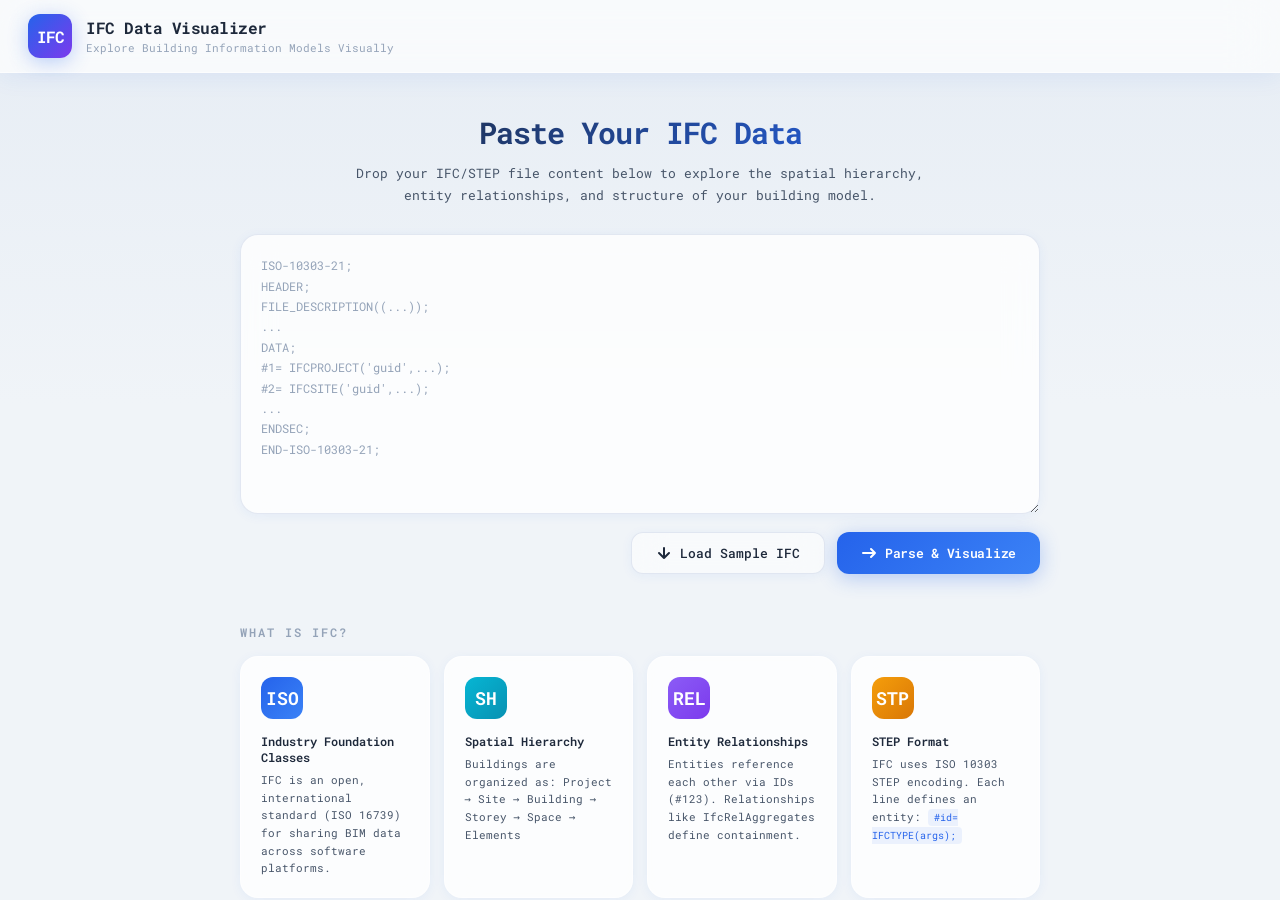
==== index.html @ f5df1d04 "first commit" ====
<!DOCTYPE html>
<html lang="en">
<head>
  <meta charset="UTF-8">
  <meta name="viewport" content="width=device-width, initial-scale=1.0">
  <title>IFC Data Visualizer — Explore Building Models</title>
  <meta name="description" content="Paste IFC (Industry Foundation Classes) data and visualize the spatial hierarchy, entity relationships, and structure as interactive trees and graphs.">
  <link rel="preconnect" href="https://fonts.googleapis.com">
  <link rel="preconnect" href="https://fonts.gstatic.com" crossorigin>
  <link href="https://fonts.googleapis.com/css2?family=Roboto+Mono:ital,wght@0,100..700;1,100..700&display=swap" rel="stylesheet">
  <script src="https://d3js.org/d3.v7.min.js"></script>
  <script src="ifc-storage.js"></script>
  <link rel="stylesheet" href="styles.css">
</head>
<body>
  <div class="app" id="app">

    <!-- Header -->
    <header class="header">
      <div class="header-brand">
        <div class="logo-icon">IFC</div>
        <div>
          <h1>IFC Data Visualizer</h1>
          <p class="header-sub">Explore Building Information Models Visually</p>
        </div>
      </div>
      <div class="header-actions">
        <button id="backToInput" class="btn-ghost hidden" title="Paste New Data">
          <svg width="16" height="16" viewBox="0 0 16 16" fill="none"><path d="M10 12l-4-4 4-4" stroke="currentColor" stroke-width="2" stroke-linecap="round"/></svg>
          New Data
        </button>
      </div>
    </header>

    <!-- Input Section -->
    <section id="inputSection" class="input-section">
      <div class="input-hero">
        <h2>Paste Your IFC Data</h2>
        <p>Drop your IFC/STEP file content below to explore the spatial hierarchy, entity relationships, and structure of your building model.</p>
      </div>
      <div class="input-area">
        <textarea id="ifcInput" placeholder="ISO-10303-21;
HEADER;
FILE_DESCRIPTION((...));
...
DATA;
#1= IFCPROJECT('guid',...);
#2= IFCSITE('guid',...);
...
ENDSEC;
END-ISO-10303-21;" spellcheck="false"></textarea>
        <div class="input-footer">
          <button id="loadSampleBtn" class="btn-secondary">
            <svg width="16" height="16" viewBox="0 0 16 16" fill="none"><path d="M8 3v10M3 8l5 5 5-5" stroke="currentColor" stroke-width="2" stroke-linecap="round" stroke-linejoin="round"/></svg>
            Load Sample IFC
          </button>
          <button id="parseBtn" class="btn-primary">
            <svg width="16" height="16" viewBox="0 0 16 16" fill="none"><path d="M2 8h12M10 4l4 4-4 4" stroke="currentColor" stroke-width="2" stroke-linecap="round" stroke-linejoin="round"/></svg>
            Parse & Visualize
          </button>
        </div>
      </div>
      <div class="ifc-primer">
        <h3>What is IFC?</h3>
        <div class="primer-grid">
          <div class="primer-card">
            <div class="primer-icon" style="background:linear-gradient(135deg,#2563eb,#3b82f6)">ISO</div>
            <h4>Industry Foundation Classes</h4>
            <p>IFC is an open, international standard (ISO 16739) for sharing BIM data across software platforms.</p>
          </div>
          <div class="primer-card">
            <div class="primer-icon" style="background:linear-gradient(135deg,#06b6d4,#0891b2)">SH</div>
            <h4>Spatial Hierarchy</h4>
            <p>Buildings are organized as: Project &rarr; Site &rarr; Building &rarr; Storey &rarr; Space &rarr; Elements</p>
          </div>
          <div class="primer-card">
            <div class="primer-icon" style="background:linear-gradient(135deg,#8b5cf6,#7c3aed)">REL</div>
            <h4>Entity Relationships</h4>
            <p>Entities reference each other via IDs (#123). Relationships like IfcRelAggregates define containment.</p>
          </div>
          <div class="primer-card">
            <div class="primer-icon" style="background:linear-gradient(135deg,#f59e0b,#d97706)">STP</div>
            <h4>STEP Format</h4>
            <p>IFC uses ISO 10303 STEP encoding. Each line defines an entity: <code>#id= IFCTYPE(args);</code></p>
          </div>
        </div>
      </div>
    </section>

    <!-- Visualization Section -->
    <section id="vizSection" class="viz-section hidden">
      <!-- Stats Bar -->
      <div id="statsBar" class="stats-bar">
        <div class="stat-chip" id="statEntities"><span class="stat-value">0</span><span class="stat-label">Entities</span></div>
        <div class="stat-chip" id="statTypes"><span class="stat-value">0</span><span class="stat-label">Unique Types</span></div>
        <div class="stat-chip" id="statRelationships"><span class="stat-value">0</span><span class="stat-label">Relationships</span></div>
        <div class="stat-chip" id="statSpatial"><span class="stat-value">0</span><span class="stat-label">Spatial Elements</span></div>
        <div class="stat-chip" id="statBuilding"><span class="stat-value">0</span><span class="stat-label">Building Elements</span></div>
      </div>

      <!-- Main Layout -->
      <div class="viz-layout">
        <!-- Sidebar -->
        <aside id="sidebar" class="sidebar">
          <div class="sidebar-section">
            <h3>Entity Explorer</h3>
            <input type="text" id="entitySearch" class="search-input" placeholder="Search entities...">
            <select id="categoryFilter" class="filter-select">
              <option value="all">All Categories</option>
              <option value="spatial">Spatial Structure</option>
              <option value="element">Building Elements</option>
              <option value="relationship">Relationships</option>
              <option value="property">Properties</option>
              <option value="type">Type Definitions</option>
              <option value="geometry">Geometry</option>
              <option value="other">Other</option>
            </select>
            <div id="entityList" class="entity-list"></div>
          </div>
          <div class="sidebar-section legend-section">
            <h3>Legend</h3>
            <div id="legend" class="legend"></div>
          </div>
        </aside>

        <!-- Main View -->
        <main class="main-view">
          <div class="view-tabs">
            <button class="tab-btn" data-view="tree" id="tabTree">
              Hierarchy Tree &nearr;
            </button>
            <button class="tab-btn" data-view="graph" id="tabGraph">
              Relationship Graph &nearr;
            </button>
            <button class="tab-btn active" data-view="stats" id="tabStats">
              Statistics
            </button>
            <button class="tab-btn" data-view="guide" id="tabGuide">
              IFC Guide
            </button>
          </div>
          <div id="viewContainer" class="view-container">
            <div id="statsView" class="view-panel active"></div>
            <div id="guideView" class="view-panel"></div>
          </div>
        </main>

        <!-- Detail Panel -->
        <aside id="detailPanel" class="detail-panel">
          <div class="detail-placeholder">
            <svg width="48" height="48" viewBox="0 0 48 48" fill="none"><circle cx="24" cy="24" r="20" stroke="currentColor" stroke-width="2" opacity="0.3"/><path d="M24 16v8M24 28v2" stroke="currentColor" stroke-width="3" stroke-linecap="round" opacity="0.4"/></svg>
            <p>Click on any entity to see its details</p>
          </div>
          <div id="detailContent" class="detail-content hidden"></div>
        </aside>
      </div>
    </section>

  </div>

  <script src="ifc-parser.js"></script>
  <script src="app.js"></script>
</body>
</html>
---- styles.css ----
/* ===== Design Tokens ===== */
:root {
  --bg: #f0f4f8;
  --bg-glass: rgba(255,255,255,0.55);
  --bg-glass-strong: rgba(255,255,255,0.78);
  --bg-card: rgba(255,255,255,0.65);
  --bg-card-hover: rgba(255,255,255,0.85);
  --bg-input: rgba(255,255,255,0.5);
  --border: rgba(255,255,255,0.5);
  --border-subtle: rgba(200,210,230,0.5);
  --text: #1e293b;
  --text2: #475569;
  --text-muted: #94a3b8;
  --accent: #2563eb;
  --accent-light: #3b82f6;
  --accent-soft: rgba(37,99,235,0.08);
  --accent-glow: rgba(37,99,235,0.12);
  --shadow-sm: 0 2px 12px rgba(37,99,235,0.06);
  --shadow-md: 0 4px 24px rgba(37,99,235,0.08);
  --shadow-lg: 0 8px 40px rgba(37,99,235,0.1);
  --shadow-blue: 0 4px 30px rgba(37,99,235,0.15);
  --blur: blur(16px);
  --blur-heavy: blur(24px);
  --cat-spatial: #2563eb;
  --cat-element: #f59e0b;
  --cat-relationship: #8b5cf6;
  --cat-property: #06b6d4;
  --cat-type: #ec4899;
  --cat-geometry: #f97316;
  --cat-material: #10b981;
  --cat-other: #94a3b8;
  --radius-sm: 8px;
  --radius-md: 12px;
  --radius-lg: 18px;
  --radius-xl: 24px;
  --transition: 0.25s cubic-bezier(0.4, 0, 0.2, 1);
  --font: 'Roboto Mono', monospace;
}

/* ===== Reset ===== */
*, *::before, *::after { box-sizing: border-box; margin: 0; padding: 0; }
html, body {
  height: 100%;
  font-family: var(--font);
  background: var(--bg);
  color: var(--text);
  overflow: hidden;
  -webkit-font-smoothing: antialiased;
}
.app { display: flex; flex-direction: column; height: 100vh; overflow: hidden; }

/* ===== Scrollbar ===== */
::-webkit-scrollbar { width: 5px; height: 5px; }
::-webkit-scrollbar-track { background: transparent; }
::-webkit-scrollbar-thumb { background: rgba(37,99,235,0.15); border-radius: 3px; }
::-webkit-scrollbar-thumb:hover { background: rgba(37,99,235,0.3); }

/* ===== Header / Glassmorphism Navbar ===== */
.header {
  display: flex;
  align-items: center;
  justify-content: space-between;
  padding: 14px 28px;
  background: var(--bg-glass);
  backdrop-filter: var(--blur-heavy);
  -webkit-backdrop-filter: var(--blur-heavy);
  border-bottom: 1px solid var(--border);
  box-shadow: var(--shadow-md);
  flex-shrink: 0;
  z-index: 100;
}
.header-brand { display: flex; align-items: center; gap: 14px; }
.logo-icon {
  width: 44px; height: 44px;
  display: flex; align-items: center; justify-content: center;
  background: linear-gradient(135deg, var(--accent), #7c3aed);
  border-radius: var(--radius-md);
  box-shadow: 0 4px 20px rgba(37,99,235,0.3);
  color: white;
  font-weight: 700;
  font-size: 16px;
  letter-spacing: -1px;
}
.header h1 { font-size: 16px; font-weight: 700; color: var(--text); letter-spacing: -0.5px; }
.header-sub { font-size: 11px; color: var(--text-muted); margin-top: 2px; font-weight: 400; }

/* ===== Buttons ===== */
.btn-primary {
  display: inline-flex; align-items: center; gap: 8px;
  padding: 11px 24px;
  background: linear-gradient(135deg, #2563eb, #3b82f6);
  color: white;
  border: none; border-radius: var(--radius-md);
  font: 600 13px var(--font);
  cursor: pointer;
  transition: var(--transition);
  box-shadow: 0 4px 20px rgba(37,99,235,0.3);
  letter-spacing: -0.3px;
}
.btn-primary:hover { transform: translateY(-2px); box-shadow: 0 8px 30px rgba(37,99,235,0.4); }
.btn-secondary {
  display: inline-flex; align-items: center; gap: 8px;
  padding: 11px 24px;
  background: var(--bg-glass);
  backdrop-filter: var(--blur);
  color: var(--text);
  border: 1px solid var(--border-subtle);
  border-radius: var(--radius-md);
  font: 500 13px var(--font);
  cursor: pointer;
  transition: var(--transition);
  box-shadow: var(--shadow-sm);
}
.btn-secondary:hover { background: var(--bg-card-hover); border-color: var(--accent-light); box-shadow: var(--shadow-md); }
.btn-ghost {
  display: inline-flex; align-items: center; gap: 6px;
  padding: 8px 16px;
  background: var(--bg-glass);
  backdrop-filter: var(--blur);
  border: 1px solid var(--border-subtle);
  border-radius: var(--radius-sm);
  color: var(--text2);
  font: 500 12px var(--font);
  cursor: pointer;
  transition: var(--transition);
}
.btn-ghost:hover { color: var(--accent); border-color: var(--accent-light); box-shadow: var(--shadow-sm); }

/* ===== Input Section ===== */
.input-section {
  flex: 1; overflow-y: auto; padding: 40px 24px;
  display: flex; flex-direction: column; align-items: center;
  background: linear-gradient(180deg, #e8eef5 0%, #f0f4f8 40%);
}
.input-hero { text-align: center; margin-bottom: 28px; max-width: 620px; }
.input-hero h2 {
  font-size: 30px; font-weight: 700; letter-spacing: -1px;
  background: linear-gradient(135deg, #1e293b, #2563eb);
  -webkit-background-clip: text; -webkit-text-fill-color: transparent; background-clip: text;
  margin-bottom: 10px;
}
.input-hero p { color: var(--text2); font-size: 13px; line-height: 1.7; font-weight: 400; }

.input-area { width: 100%; max-width: 800px; margin-bottom: 40px; }
.input-area textarea {
  width: 100%; height: 280px; padding: 20px;
  background: var(--bg-glass-strong);
  backdrop-filter: var(--blur);
  border: 1px solid var(--border-subtle);
  border-radius: var(--radius-lg);
  color: var(--text); font: 12px/1.7 var(--font);
  resize: vertical; transition: var(--transition); outline: none;
  box-shadow: var(--shadow-sm);
}
.input-area textarea:focus { border-color: var(--accent-light); box-shadow: var(--shadow-blue); }
.input-area textarea::placeholder { color: var(--text-muted); }
.input-footer { display: flex; justify-content: flex-end; gap: 12px; margin-top: 14px; }

/* ===== IFC Primer ===== */
.ifc-primer { max-width: 800px; width: 100%; margin-top: 10px; }
.ifc-primer h3 {
  font-size: 12px; font-weight: 600; color: var(--text-muted);
  margin-bottom: 16px; text-transform: uppercase; letter-spacing: 2px;
}
.primer-grid { display: grid; grid-template-columns: repeat(auto-fit, minmax(170px, 1fr)); gap: 14px; }
.primer-card {
  padding: 20px;
  background: var(--bg-glass-strong);
  backdrop-filter: var(--blur);
  border: 1px solid var(--border);
  border-radius: var(--radius-lg);
  transition: var(--transition);
  box-shadow: var(--shadow-sm);
}
.primer-card:hover { transform: translateY(-3px); box-shadow: var(--shadow-blue); border-color: rgba(37,99,235,0.2); }
.primer-icon {
  width: 42px; height: 42px; border-radius: var(--radius-md);
  display: flex; align-items: center; justify-content: center;
  font-size: 18px; margin-bottom: 14px; font-weight: 700; color: white;
}
.primer-card h4 { font-size: 12px; font-weight: 600; margin-bottom: 6px; color: var(--text); }
.primer-card p { font-size: 11px; color: var(--text2); line-height: 1.6; font-weight: 400; }
.primer-card code {
  font-family: var(--font); font-size: 10px;
  background: var(--accent-soft); color: var(--accent);
  padding: 2px 6px; border-radius: 4px;
}

/* ===== Viz Section ===== */
.viz-section { flex: 1; display: flex; flex-direction: column; overflow: hidden; animation: fadeIn 0.4s ease; }
@keyframes fadeIn { from { opacity: 0; transform: translateY(12px); } to { opacity: 1; transform: none; } }

/* Stats Bar */
.stats-bar {
  display: flex; gap: 12px; padding: 14px 28px;
  background: var(--bg-glass);
  backdrop-filter: var(--blur);
  border-bottom: 1px solid var(--border);
  flex-shrink: 0; overflow-x: auto;
}
.stat-chip {
  display: flex; align-items: center; gap: 8px;
  padding: 8px 18px;
  background: var(--bg-glass-strong);
  backdrop-filter: var(--blur);
  border: 1px solid var(--border);
  border-radius: var(--radius-md);
  white-space: nowrap;
  box-shadow: var(--shadow-sm);
}
.stat-value { font: 700 18px var(--font); color: var(--accent); }
.stat-label { font-size: 11px; color: var(--text-muted); font-weight: 400; }

/* Viz Layout */
.viz-layout { flex: 1; display: flex; overflow: hidden; }

/* Sidebar */
.sidebar {
  width: 280px; flex-shrink: 0;
  border-right: 1px solid var(--border-subtle);
  background: var(--bg-glass);
  backdrop-filter: var(--blur);
  display: flex; flex-direction: column; overflow: hidden;
}
.sidebar-section { padding: 14px; display: flex; flex-direction: column; overflow: hidden; flex: 1; }
.sidebar-section h3 {
  font-size: 10px; font-weight: 600;
  text-transform: uppercase; letter-spacing: 1.5px;
  color: var(--text-muted); margin-bottom: 10px;
}
.search-input, .filter-select {
  width: 100%; padding: 9px 12px;
  background: var(--bg-input);
  backdrop-filter: var(--blur);
  border: 1px solid var(--border-subtle);
  border-radius: var(--radius-sm);
  color: var(--text); font: 12px var(--font);
  outline: none; margin-bottom: 8px;
  transition: var(--transition);
}
.search-input:focus, .filter-select:focus { border-color: var(--accent-light); box-shadow: 0 0 0 3px var(--accent-glow); }
.filter-select { cursor: pointer; }

.entity-list { flex: 1; overflow-y: auto; margin-top: 6px; }
.entity-item {
  display: flex; align-items: center; gap: 8px;
  padding: 8px 10px; border-radius: var(--radius-sm);
  cursor: pointer; font-size: 11px; transition: var(--transition);
  border: 1px solid transparent;
}
.entity-item:hover { background: var(--accent-soft); }
.entity-item.selected { background: var(--accent-soft); border-color: var(--accent-light); }
.entity-dot { width: 8px; height: 8px; border-radius: 50%; flex-shrink: 0; }
.entity-item-id { font-size: 10px; color: var(--text-muted); margin-left: auto; }
.entity-item-type { font-weight: 500; white-space: nowrap; overflow: hidden; text-overflow: ellipsis; color: var(--text); }

/* Legend */
.legend-section { flex: 0 0 auto !important; border-top: 1px solid var(--border-subtle); max-height: 220px; overflow-y: auto; }
.legend { display: flex; flex-direction: column; gap: 4px; }
.legend-item { display: flex; align-items: center; gap: 8px; font-size: 11px; color: var(--text2); padding: 3px 0; }
.legend-color { width: 12px; height: 12px; border-radius: 3px; flex-shrink: 0; }

/* Main View */
.main-view { flex: 1; display: flex; flex-direction: column; overflow: hidden; min-width: 0; }
.view-tabs {
  display: flex; gap: 4px; padding: 12px 20px;
  background: var(--bg-glass);
  backdrop-filter: var(--blur);
  border-bottom: 1px solid var(--border-subtle);
  flex-shrink: 0;
}
.tab-btn {
  display: flex; align-items: center; gap: 6px;
  padding: 9px 18px;
  background: transparent; border: 1px solid transparent;
  color: var(--text-muted); font: 500 12px var(--font);
  border-radius: var(--radius-sm); cursor: pointer;
  transition: var(--transition); letter-spacing: -0.3px;
}
.tab-btn:hover { color: var(--text2); background: var(--accent-soft); }
.tab-btn.active {
  color: var(--accent); background: var(--accent-soft);
  border-color: rgba(37,99,235,0.15);
  box-shadow: 0 2px 10px rgba(37,99,235,0.08);
}
.view-container { flex: 1; position: relative; overflow: hidden; }
.view-panel { position: absolute; inset: 0; overflow: auto; display: none; padding: 24px; }
.view-panel.active { display: block; }

/* Detail Panel */
.detail-panel {
  width: 300px; flex-shrink: 0;
  border-left: 1px solid var(--border-subtle);
  background: var(--bg-glass);
  backdrop-filter: var(--blur);
  overflow-y: auto; padding: 16px;
}
.detail-placeholder {
  display: flex; flex-direction: column; align-items: center; justify-content: center;
  height: 200px; color: var(--text-muted); text-align: center; gap: 12px;
}
.detail-placeholder p { font-size: 12px; }
.detail-content h3 { font-size: 13px; font-weight: 700; margin-bottom: 4px; }
.detail-content .detail-type-badge {
  display: inline-block; padding: 3px 10px;
  border-radius: 20px; font: 600 10px var(--font);
  margin-bottom: 14px;
}
.detail-section { margin-bottom: 16px; }
.detail-section h4 {
  font-size: 10px; font-weight: 600;
  text-transform: uppercase; letter-spacing: 1px;
  color: var(--text-muted); margin-bottom: 8px;
  padding-bottom: 4px; border-bottom: 1px solid var(--border-subtle);
}
.detail-attr { display: flex; justify-content: space-between; padding: 5px 0; font-size: 11px; border-bottom: 1px solid rgba(0,0,0,0.04); }
.detail-attr-key { color: var(--text2); font-weight: 500; }
.detail-attr-val { color: var(--text); font-size: 10px; max-width: 160px; overflow: hidden; text-overflow: ellipsis; text-align: right; }
.detail-ref-link {
  display: inline-block; padding: 2px 8px;
  background: var(--accent-soft); color: var(--accent);
  border-radius: 4px; font: 500 10px var(--font);
  cursor: pointer; transition: var(--transition); margin: 2px;
}
.detail-ref-link:hover { background: rgba(37,99,235,0.15); }

/* ===== Graph View ===== */
#graphView svg { width: 100%; }
.graph-toolbar {
  display: flex; align-items: center; gap: 10px;
  padding: 10px 16px;
  background: var(--bg-glass-strong);
  backdrop-filter: var(--blur);
  border-bottom: 1px solid var(--border-subtle);
  border-radius: var(--radius-md) var(--radius-md) 0 0;
}
.graph-info { font-size: 11px; color: var(--text-muted); margin-right: auto; }
.graph-node { cursor: pointer; }
.graph-node circle { transition: opacity 0.2s ease; }
.graph-node:hover circle { filter: brightness(1.1) drop-shadow(0 0 8px currentColor); }
.graph-node text { pointer-events: none; }
.graph-link { stroke: rgba(37,99,235,0.12); stroke-opacity: 0.4; transition: stroke-opacity 0.2s ease; }

/* ===== Stats View ===== */
.stats-grid { display: grid; grid-template-columns: repeat(auto-fit, minmax(340px, 1fr)); gap: 20px; }
.stats-card {
  background: var(--bg-glass-strong);
  backdrop-filter: var(--blur);
  border: 1px solid var(--border);
  border-radius: var(--radius-lg);
  padding: 22px;
  box-shadow: var(--shadow-sm);
}
.stats-card h3 { font-size: 13px; font-weight: 600; margin-bottom: 16px; color: var(--text); }
.bar-chart { display: flex; flex-direction: column; gap: 8px; }
.bar-row { display: flex; align-items: center; gap: 10px; }
.bar-label {
  width: 140px; font-size: 11px; color: var(--text2); text-align: right;
  overflow: hidden; text-overflow: ellipsis; white-space: nowrap; flex-shrink: 0;
}
.bar-track { flex: 1; height: 24px; background: rgba(37,99,235,0.04); border-radius: 6px; overflow: hidden; }
.bar-fill {
  height: 100%; border-radius: 6px;
  transition: width 0.6s cubic-bezier(0.4,0,0.2,1);
  display: flex; align-items: center; padding-left: 8px;
  font: 600 10px var(--font); color: white; min-width: fit-content;
}

/* ===== Guide View ===== */
.guide-content { max-width: 740px; margin: 0 auto; }
.guide-content h2 { font-size: 22px; font-weight: 700; margin-bottom: 8px; color: var(--text); letter-spacing: -0.5px; }
.guide-content h3 { font-size: 15px; font-weight: 600; margin: 24px 0 10px; color: var(--accent); }
.guide-content p { font-size: 13px; color: var(--text2); line-height: 1.8; margin-bottom: 12px; }
.guide-content code {
  font: 11px var(--font); background: var(--accent-soft);
  color: var(--accent); padding: 2px 6px; border-radius: 4px;
}
.guide-content pre {
  background: var(--bg-glass-strong);
  backdrop-filter: var(--blur);
  border: 1px solid var(--border-subtle);
  border-radius: var(--radius-md); padding: 16px; overflow-x: auto; margin: 12px 0 20px;
}
.guide-content pre code { background: none; padding: 0; font-size: 12px; line-height: 1.7; color: var(--text); }
.guide-diagram {
  padding: 22px;
  background: var(--bg-glass-strong);
  backdrop-filter: var(--blur);
  border: 1px solid var(--border-subtle);
  border-radius: var(--radius-lg);
  font-family: var(--font); font-size: 12px;
  color: var(--accent); line-height: 1.9;
  margin: 12px 0 20px; overflow-x: auto; white-space: pre;
}

.hidden { display: none !important; }

@media (max-width: 1100px) { .sidebar { width: 220px; } .detail-panel { width: 240px; } }
@media (max-width: 860px) {
  .viz-layout { flex-direction: column; }
  .sidebar { width: 100%; max-height: 200px; flex-direction: row; border-right: none; border-bottom: 1px solid var(--border-subtle); }
  .detail-panel { width: 100%; max-height: 250px; border-left: none; border-top: 1px solid var(--border-subtle); }
}
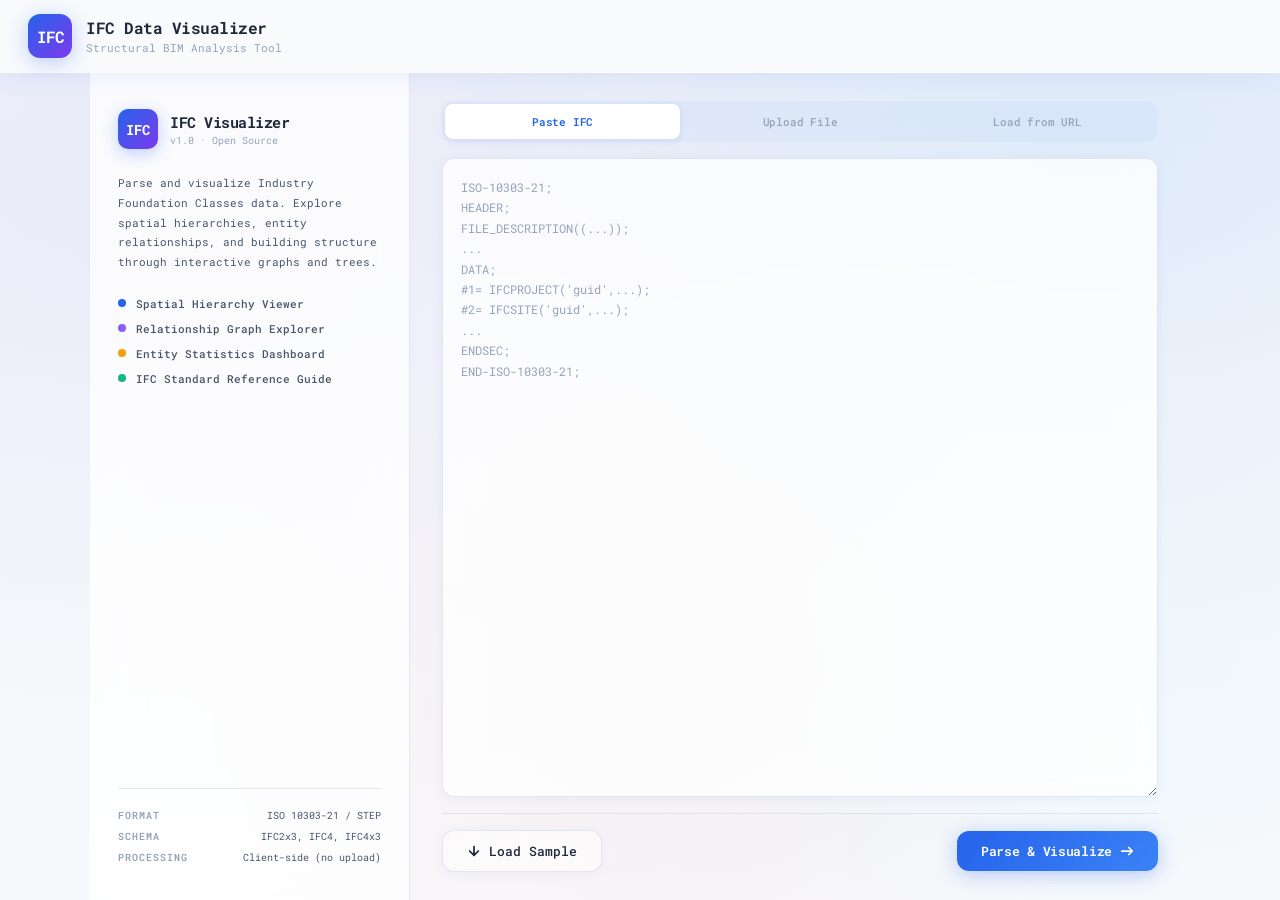
==== commit d7149b9f: "first commit" ====
--- a/index.html
+++ b/index.html
@@ -3,8 +3,8 @@
 <head>
   <meta charset="UTF-8">
   <meta name="viewport" content="width=device-width, initial-scale=1.0">
-  <title>IFC Data Visualizer — Explore Building Models</title>
-  <meta name="description" content="Paste IFC (Industry Foundation Classes) data and visualize the spatial hierarchy, entity relationships, and structure as interactive trees and graphs.">
+  <title>IFC Data Visualizer — Structural BIM Analysis</title>
+  <meta name="description" content="Parse and visualize IFC (Industry Foundation Classes) data. Explore spatial hierarchies, entity relationships, and building structure through interactive graphs and trees.">
   <link rel="preconnect" href="https://fonts.googleapis.com">
   <link rel="preconnect" href="https://fonts.gstatic.com" crossorigin>
   <link href="https://fonts.googleapis.com/css2?family=Roboto+Mono:ital,wght@0,100..700;1,100..700&display=swap" rel="stylesheet">
@@ -21,7 +21,7 @@
         <div class="logo-icon">IFC</div>
         <div>
           <h1>IFC Data Visualizer</h1>
-          <p class="header-sub">Explore Building Information Models Visually</p>
+          <p class="header-sub">Structural BIM Analysis Tool</p>
         </div>
       </div>
       <div class="header-actions">
@@ -34,12 +34,65 @@
 
     <!-- Input Section -->
     <section id="inputSection" class="input-section">
-      <div class="input-hero">
-        <h2>Paste Your IFC Data</h2>
-        <p>Drop your IFC/STEP file content below to explore the spatial hierarchy, entity relationships, and structure of your building model.</p>
-      </div>
-      <div class="input-area">
-        <textarea id="ifcInput" placeholder="ISO-10303-21;
+      <div class="input-container">
+
+        <!-- Left: Branding + Info -->
+        <div class="input-sidebar">
+          <div class="input-brand">
+            <div class="brand-badge">IFC</div>
+            <div>
+              <h2>IFC Visualizer</h2>
+              <p class="brand-tagline">v1.0 &middot; Open Source</p>
+            </div>
+          </div>
+          <p class="brand-desc">Parse and visualize Industry Foundation Classes data. Explore spatial hierarchies, entity relationships, and building structure through interactive graphs and trees.</p>
+
+          <div class="input-features">
+            <div class="feature-item">
+              <span class="feature-dot" style="background:#2563eb"></span>
+              <span>Spatial Hierarchy Viewer</span>
+            </div>
+            <div class="feature-item">
+              <span class="feature-dot" style="background:#8b5cf6"></span>
+              <span>Relationship Graph Explorer</span>
+            </div>
+            <div class="feature-item">
+              <span class="feature-dot" style="background:#f59e0b"></span>
+              <span>Entity Statistics Dashboard</span>
+            </div>
+            <div class="feature-item">
+              <span class="feature-dot" style="background:#10b981"></span>
+              <span>IFC Standard Reference Guide</span>
+            </div>
+          </div>
+
+          <div class="input-meta">
+            <div class="meta-item">
+              <span class="meta-label">Format</span>
+              <span class="meta-value">ISO 10303-21 / STEP</span>
+            </div>
+            <div class="meta-item">
+              <span class="meta-label">Schema</span>
+              <span class="meta-value">IFC2x3, IFC4, IFC4x3</span>
+            </div>
+            <div class="meta-item">
+              <span class="meta-label">Processing</span>
+              <span class="meta-value">Client-side (no upload)</span>
+            </div>
+          </div>
+        </div>
+
+        <!-- Right: Input Methods -->
+        <div class="input-main">
+          <div class="input-tabs">
+            <button class="input-tab active" data-mode="paste">Paste IFC</button>
+            <button class="input-tab" data-mode="file">Upload File</button>
+            <button class="input-tab" data-mode="url">Load from URL</button>
+          </div>
+
+          <!-- Paste Mode -->
+          <div class="input-mode active" id="mode-paste">
+            <textarea id="ifcInput" placeholder="ISO-10303-21;
 HEADER;
 FILE_DESCRIPTION((...));
 ...
@@ -49,41 +102,58 @@
 ...
 ENDSEC;
 END-ISO-10303-21;" spellcheck="false"></textarea>
-        <div class="input-footer">
-          <button id="loadSampleBtn" class="btn-secondary">
-            <svg width="16" height="16" viewBox="0 0 16 16" fill="none"><path d="M8 3v10M3 8l5 5 5-5" stroke="currentColor" stroke-width="2" stroke-linecap="round" stroke-linejoin="round"/></svg>
-            Load Sample IFC
-          </button>
-          <button id="parseBtn" class="btn-primary">
-            <svg width="16" height="16" viewBox="0 0 16 16" fill="none"><path d="M2 8h12M10 4l4 4-4 4" stroke="currentColor" stroke-width="2" stroke-linecap="round" stroke-linejoin="round"/></svg>
-            Parse & Visualize
-          </button>
+          </div>
+
+          <!-- File Upload Mode -->
+          <div class="input-mode" id="mode-file">
+            <div class="upload-zone" id="uploadZone">
+              <input type="file" id="fileInput" accept=".ifc,.stp,.step" hidden>
+              <div class="upload-icon">
+                <svg width="36" height="36" viewBox="0 0 40 40" fill="none"><path d="M20 5v22M12 13l8-8 8 8" stroke="currentColor" stroke-width="2.5" stroke-linecap="round" stroke-linejoin="round"/><path d="M6 25v6a4 4 0 004 4h20a4 4 0 004-4v-6" stroke="currentColor" stroke-width="2.5" stroke-linecap="round"/></svg>
+              </div>
+              <p class="upload-title">Drop your .ifc file here</p>
+              <p class="upload-sub">or click to browse local files</p>
+              <p class="upload-formats">Accepted: .ifc .stp .step</p>
+            </div>
+            <div class="upload-status hidden" id="uploadStatus">
+              <div class="upload-file-info">
+                <span class="upload-filename" id="uploadFilename"></span>
+                <span class="upload-size" id="uploadSize"></span>
+              </div>
+            </div>
+          </div>
+
+          <!-- URL Mode -->
+          <div class="input-mode" id="mode-url">
+            <div class="url-input-group">
+              <label class="url-label">IFC File URL</label>
+              <div class="url-field">
+                <input type="text" id="urlInput" placeholder="https://s3.amazonaws.com/bucket/model.ifc" spellcheck="false">
+              </div>
+              <p class="url-hint">Supports direct download links, S3 presigned URLs, and any public HTTP endpoint serving IFC content.</p>
+              <div class="url-examples">
+                <span class="url-example-label">Examples</span>
+                <code>https://s3.amazonaws.com/bucket/model.ifc</code>
+                <code>https://cdn.example.com/building.ifc</code>
+              </div>
+            </div>
+          </div>
+
+          <!-- Action Bar -->
+          <div class="input-actions">
+            <button id="loadSampleBtn" class="btn-secondary">
+              <svg width="14" height="14" viewBox="0 0 16 16" fill="none"><path d="M8 3v10M3 8l5 5 5-5" stroke="currentColor" stroke-width="2" stroke-linecap="round" stroke-linejoin="round"/></svg>
+              Load Sample
+            </button>
+            <div class="action-spacer"></div>
+            <span class="parse-hint" id="parseHint"></span>
+            <button id="parseBtn" class="btn-primary">
+              Parse &amp; Visualize
+              <svg width="14" height="14" viewBox="0 0 16 16" fill="none"><path d="M2 8h12M10 4l4 4-4 4" stroke="currentColor" stroke-width="2" stroke-linecap="round" stroke-linejoin="round"/></svg>
+            </button>
+          </div>
         </div>
-      </div>
-      <div class="ifc-primer">
-        <h3>What is IFC?</h3>
-        <div class="primer-grid">
-          <div class="primer-card">
-            <div class="primer-icon" style="background:linear-gradient(135deg,#2563eb,#3b82f6)">ISO</div>
-            <h4>Industry Foundation Classes</h4>
-            <p>IFC is an open, international standard (ISO 16739) for sharing BIM data across software platforms.</p>
-          </div>
-          <div class="primer-card">
-            <div class="primer-icon" style="background:linear-gradient(135deg,#06b6d4,#0891b2)">SH</div>
-            <h4>Spatial Hierarchy</h4>
-            <p>Buildings are organized as: Project &rarr; Site &rarr; Building &rarr; Storey &rarr; Space &rarr; Elements</p>
-          </div>
-          <div class="primer-card">
-            <div class="primer-icon" style="background:linear-gradient(135deg,#8b5cf6,#7c3aed)">REL</div>
-            <h4>Entity Relationships</h4>
-            <p>Entities reference each other via IDs (#123). Relationships like IfcRelAggregates define containment.</p>
-          </div>
-          <div class="primer-card">
-            <div class="primer-icon" style="background:linear-gradient(135deg,#f59e0b,#d97706)">STP</div>
-            <h4>STEP Format</h4>
-            <p>IFC uses ISO 10303 STEP encoding. Each line defines an entity: <code>#id= IFCTYPE(args);</code></p>
-          </div>
-        </div>
+
       </div>
     </section>
 
--- a/styles.css
+++ b/styles.css
@@ -126,64 +126,175 @@
 }
 .btn-ghost:hover { color: var(--accent); border-color: var(--accent-light); box-shadow: var(--shadow-sm); }
 
-/* ===== Input Section ===== */
+/* ===== Input Section — Professional 2-Column Layout ===== */
 .input-section {
-  flex: 1; overflow-y: auto; padding: 40px 24px;
-  display: flex; flex-direction: column; align-items: center;
-  background: linear-gradient(180deg, #e8eef5 0%, #f0f4f8 40%);
-}
-.input-hero { text-align: center; margin-bottom: 28px; max-width: 620px; }
-.input-hero h2 {
-  font-size: 30px; font-weight: 700; letter-spacing: -1px;
-  background: linear-gradient(135deg, #1e293b, #2563eb);
-  -webkit-background-clip: text; -webkit-text-fill-color: transparent; background-clip: text;
-  margin-bottom: 10px;
-}
-.input-hero p { color: var(--text2); font-size: 13px; line-height: 1.7; font-weight: 400; }
-
-.input-area { width: 100%; max-width: 800px; margin-bottom: 40px; }
-.input-area textarea {
-  width: 100%; height: 280px; padding: 20px;
-  background: var(--bg-glass-strong);
-  backdrop-filter: var(--blur);
-  border: 1px solid var(--border-subtle);
-  border-radius: var(--radius-lg);
+  flex: 1; overflow-y: auto; padding: 0;
+  background:
+    radial-gradient(ellipse at 10% 20%, rgba(196, 181, 253, 0.15) 0%, transparent 50%),
+    radial-gradient(ellipse at 85% 10%, rgba(147, 197, 253, 0.18) 0%, transparent 45%),
+    radial-gradient(ellipse at 50% 80%, rgba(252, 165, 165, 0.1) 0%, transparent 50%),
+    radial-gradient(ellipse at 80% 70%, rgba(165, 243, 252, 0.12) 0%, transparent 40%),
+    linear-gradient(180deg, #eef2f8 0%, #f4f6fa 40%, #f8f9fc 100%);
+}
+.input-container {
+  display: flex; gap: 0;
+  max-width: 1100px; margin: 0 auto;
+  min-height: 100%; width: 100%;
+}
+
+/* Left sidebar */
+.input-sidebar {
+  width: 320px; flex-shrink: 0;
+  padding: 36px 28px;
+  background: var(--bg-glass-strong);
+  backdrop-filter: var(--blur-heavy);
+  border-right: 1px solid var(--border-subtle);
+  display: flex; flex-direction: column; gap: 24px;
+}
+.input-brand { display: flex; align-items: center; gap: 12px; }
+.brand-badge {
+  width: 40px; height: 40px;
+  display: flex; align-items: center; justify-content: center;
+  background: linear-gradient(135deg, var(--accent), #7c3aed);
+  border-radius: 10px; color: white; font-weight: 700; font-size: 14px;
+  box-shadow: 0 4px 16px rgba(37,99,235,0.3);
+}
+.input-brand h2 { font-size: 15px; font-weight: 700; letter-spacing: -0.5px; }
+.brand-tagline { font-size: 10px; color: var(--text-muted); margin-top: 2px; }
+.brand-desc { font-size: 11px; color: var(--text2); line-height: 1.8; }
+
+.input-features { display: flex; flex-direction: column; gap: 10px; }
+.feature-item {
+  display: flex; align-items: center; gap: 10px;
+  font-size: 11px; color: var(--text2); font-weight: 500;
+}
+.feature-dot { width: 8px; height: 8px; border-radius: 50%; flex-shrink: 0; }
+
+.input-meta {
+  margin-top: auto;
+  display: flex; flex-direction: column; gap: 8px;
+  padding-top: 20px; border-top: 1px solid var(--border-subtle);
+}
+.meta-item { display: flex; justify-content: space-between; font-size: 10px; }
+.meta-label { color: var(--text-muted); text-transform: uppercase; letter-spacing: 1px; font-weight: 600; }
+.meta-value { color: var(--text2); }
+
+/* Right main */
+.input-main {
+  flex: 1; display: flex; flex-direction: column;
+  padding: 28px 32px;
+  min-width: 0;
+}
+
+/* Input tabs */
+.input-tabs {
+  display: flex; gap: 2px; margin-bottom: 16px;
+  background: rgba(37,99,235,0.04);
+  border-radius: var(--radius-md);
+  padding: 3px;
+}
+.input-tab {
+  flex: 1; padding: 10px 16px;
+  background: transparent; border: none;
+  color: var(--text-muted); font: 500 11px var(--font);
+  border-radius: var(--radius-sm); cursor: pointer;
+  transition: var(--transition); letter-spacing: -0.2px;
+}
+.input-tab:hover { color: var(--text2); }
+.input-tab.active {
+  background: white; color: var(--accent);
+  box-shadow: 0 2px 8px rgba(37,99,235,0.1);
+  font-weight: 600;
+}
+
+/* Input modes */
+.input-mode { display: none; flex: 1; min-height: 0; }
+.input-mode.active { display: flex; flex-direction: column; }
+
+/* Paste mode */
+.input-mode textarea {
+  flex: 1; min-height: 260px; padding: 18px;
+  background: var(--bg-glass-strong);
+  backdrop-filter: var(--blur);
+  border: 1px solid var(--border-subtle);
+  border-radius: var(--radius-md);
   color: var(--text); font: 12px/1.7 var(--font);
   resize: vertical; transition: var(--transition); outline: none;
   box-shadow: var(--shadow-sm);
 }
-.input-area textarea:focus { border-color: var(--accent-light); box-shadow: var(--shadow-blue); }
-.input-area textarea::placeholder { color: var(--text-muted); }
-.input-footer { display: flex; justify-content: flex-end; gap: 12px; margin-top: 14px; }
-
-/* ===== IFC Primer ===== */
-.ifc-primer { max-width: 800px; width: 100%; margin-top: 10px; }
-.ifc-primer h3 {
-  font-size: 12px; font-weight: 600; color: var(--text-muted);
-  margin-bottom: 16px; text-transform: uppercase; letter-spacing: 2px;
-}
-.primer-grid { display: grid; grid-template-columns: repeat(auto-fit, minmax(170px, 1fr)); gap: 14px; }
-.primer-card {
-  padding: 20px;
-  background: var(--bg-glass-strong);
-  backdrop-filter: var(--blur);
-  border: 1px solid var(--border);
+.input-mode textarea:focus { border-color: var(--accent-light); box-shadow: var(--shadow-blue); }
+.input-mode textarea::placeholder { color: var(--text-muted); }
+
+/* File upload mode */
+.upload-zone {
+  flex: 1; min-height: 260px;
+  display: flex; flex-direction: column;
+  align-items: center; justify-content: center;
+  border: 2px dashed var(--border-subtle);
   border-radius: var(--radius-lg);
-  transition: var(--transition);
-  box-shadow: var(--shadow-sm);
-}
-.primer-card:hover { transform: translateY(-3px); box-shadow: var(--shadow-blue); border-color: rgba(37,99,235,0.2); }
-.primer-icon {
-  width: 42px; height: 42px; border-radius: var(--radius-md);
-  display: flex; align-items: center; justify-content: center;
-  font-size: 18px; margin-bottom: 14px; font-weight: 700; color: white;
-}
-.primer-card h4 { font-size: 12px; font-weight: 600; margin-bottom: 6px; color: var(--text); }
-.primer-card p { font-size: 11px; color: var(--text2); line-height: 1.6; font-weight: 400; }
-.primer-card code {
-  font-family: var(--font); font-size: 10px;
-  background: var(--accent-soft); color: var(--accent);
-  padding: 2px 6px; border-radius: 4px;
+  background: var(--bg-glass);
+  backdrop-filter: var(--blur);
+  cursor: pointer; transition: var(--transition);
+  gap: 8px;
+}
+.upload-zone:hover, .upload-zone.dragover {
+  border-color: var(--accent); background: rgba(37,99,235,0.04);
+  box-shadow: var(--shadow-blue);
+}
+.upload-icon { color: var(--accent); opacity: 0.5; margin-bottom: 4px; }
+.upload-zone:hover .upload-icon { opacity: 1; }
+.upload-title { font-size: 13px; font-weight: 600; color: var(--text); }
+.upload-sub { font-size: 11px; color: var(--text-muted); }
+.upload-formats {
+  font-size: 9px; color: var(--text-muted); margin-top: 8px;
+  padding: 4px 12px; background: rgba(37,99,235,0.04);
+  border-radius: 20px; text-transform: uppercase; letter-spacing: 1px;
+}
+.upload-status {
+  margin-top: 12px; padding: 12px 16px;
+  background: rgba(37,99,235,0.06);
+  border: 1px solid rgba(37,99,235,0.15);
+  border-radius: var(--radius-sm);
+}
+.upload-file-info { display: flex; justify-content: space-between; align-items: center; }
+.upload-filename { font-size: 12px; font-weight: 600; color: var(--accent); }
+.upload-size { font-size: 10px; color: var(--text-muted); }
+
+/* URL mode */
+.url-input-group { display: flex; flex-direction: column; gap: 12px; }
+.url-label { font-size: 10px; font-weight: 600; text-transform: uppercase; letter-spacing: 1.5px; color: var(--text-muted); }
+.url-field input {
+  width: 100%; padding: 14px 16px;
+  background: var(--bg-glass-strong);
+  backdrop-filter: var(--blur);
+  border: 1px solid var(--border-subtle);
+  border-radius: var(--radius-md);
+  color: var(--text); font: 12px var(--font);
+  outline: none; transition: var(--transition);
+}
+.url-field input:focus { border-color: var(--accent-light); box-shadow: var(--shadow-blue); }
+.url-field input::placeholder { color: var(--text-muted); }
+.url-hint { font-size: 10px; color: var(--text-muted); line-height: 1.7; }
+.url-examples { display: flex; flex-direction: column; gap: 6px; margin-top: 4px; }
+.url-example-label { font-size: 9px; font-weight: 600; text-transform: uppercase; letter-spacing: 1px; color: var(--text-muted); }
+.url-examples code {
+  font: 11px var(--font); color: var(--text2);
+  background: rgba(37,99,235,0.04); padding: 6px 10px;
+  border-radius: var(--radius-sm); border: 1px solid var(--border-subtle);
+}
+
+/* Action bar */
+.input-actions {
+  display: flex; align-items: center; gap: 12px;
+  margin-top: 16px; padding-top: 16px;
+  border-top: 1px solid var(--border-subtle);
+}
+.action-spacer { flex: 1; }
+.parse-hint { font-size: 10px; color: var(--text-muted); }
+
+@media (max-width: 860px) {
+  .input-container { flex-direction: column; }
+  .input-sidebar { width: 100%; border-right: none; border-bottom: 1px solid var(--border-subtle); padding: 24px; }
 }
 
 /* ===== Viz Section ===== */
@@ -392,6 +503,32 @@
   color: var(--accent); line-height: 1.9;
   margin: 12px 0 20px; overflow-x: auto; white-space: pre;
 }
+.guide-table { margin: 12px 0 20px; overflow-x: auto; }
+.guide-table table {
+  width: 100%; border-collapse: collapse;
+  background: var(--bg-glass-strong);
+  backdrop-filter: var(--blur);
+  border: 1px solid var(--border-subtle);
+  border-radius: var(--radius-md);
+  overflow: hidden; font-size: 11px;
+}
+.guide-table th {
+  text-align: left; padding: 10px 14px;
+  background: rgba(37,99,235,0.06);
+  color: var(--text); font-weight: 600;
+  font-size: 10px; text-transform: uppercase; letter-spacing: 0.5px;
+  border-bottom: 1px solid var(--border-subtle);
+}
+.guide-table td {
+  padding: 8px 14px; color: var(--text2);
+  border-bottom: 1px solid rgba(0,0,0,0.04);
+  line-height: 1.6;
+}
+.guide-table tr:last-child td { border-bottom: none; }
+.guide-table code {
+  font: 10px var(--font); background: var(--accent-soft);
+  color: var(--accent); padding: 1px 5px; border-radius: 3px;
+}
 
 .hidden { display: none !important; }
 
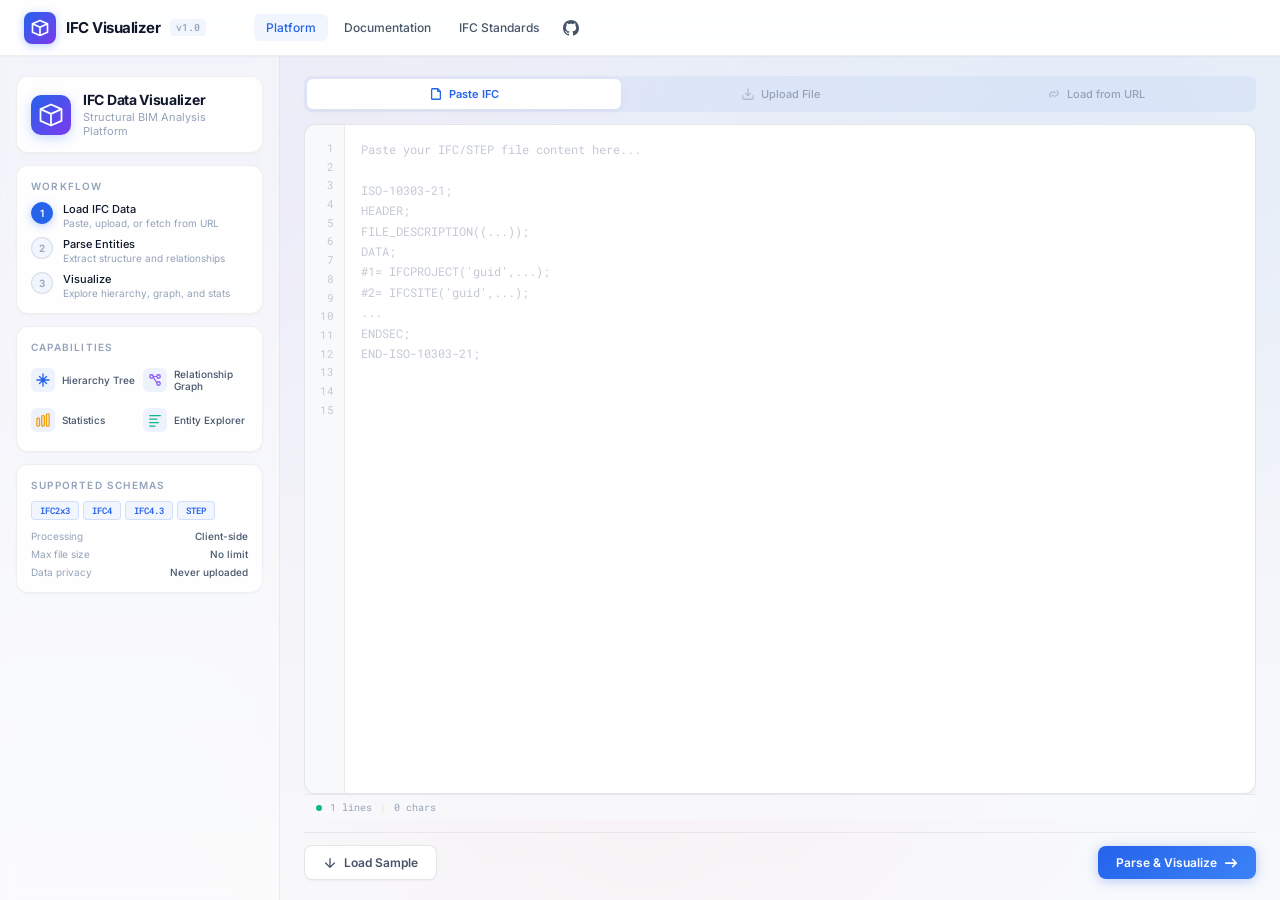
==== commit 729f2670: "visualizer" ====
--- a/index.html
+++ b/index.html
@@ -3,11 +3,11 @@
 <head>
   <meta charset="UTF-8">
   <meta name="viewport" content="width=device-width, initial-scale=1.0">
-  <title>IFC Data Visualizer — Structural BIM Analysis</title>
-  <meta name="description" content="Parse and visualize IFC (Industry Foundation Classes) data. Explore spatial hierarchies, entity relationships, and building structure through interactive graphs and trees.">
+  <title>IFC Data Visualizer — Structural BIM Analysis Platform</title>
+  <meta name="description" content="Enterprise-grade IFC parser and visualizer. Explore spatial hierarchies, entity relationships, and building structure through interactive trees and force-directed graphs.">
   <link rel="preconnect" href="https://fonts.googleapis.com">
   <link rel="preconnect" href="https://fonts.gstatic.com" crossorigin>
-  <link href="https://fonts.googleapis.com/css2?family=Roboto+Mono:ital,wght@0,100..700;1,100..700&display=swap" rel="stylesheet">
+  <link href="https://fonts.googleapis.com/css2?family=Inter:wght@400;500;600;700;800&family=Roboto+Mono:wght@400;500;600;700&display=swap" rel="stylesheet">
   <script src="https://d3js.org/d3.v7.min.js"></script>
   <script src="ifc-storage.js"></script>
   <link rel="stylesheet" href="styles.css">
@@ -15,151 +15,232 @@
 <body>
   <div class="app" id="app">
 
-    <!-- Header -->
-    <header class="header">
-      <div class="header-brand">
-        <div class="logo-icon">IFC</div>
-        <div>
-          <h1>IFC Data Visualizer</h1>
-          <p class="header-sub">Structural BIM Analysis Tool</p>
+    <!-- ===== Header / Navbar ===== -->
+    <header class="header" id="header">
+      <div class="header-inner">
+        <div class="header-brand">
+          <div class="logo-mark">
+            <svg width="20" height="20" viewBox="0 0 24 24" fill="none"><path d="M3 7l9-4 9 4v10l-9 4-9-4V7z" stroke="currentColor" stroke-width="2" stroke-linejoin="round"/><path d="M3 7l9 4 9-4M12 11v10" stroke="currentColor" stroke-width="2" stroke-linejoin="round"/></svg>
+          </div>
+          <span class="logo-text">IFC Visualizer</span>
+          <span class="logo-version">v1.0</span>
+        </div>
+        <nav class="header-nav">
+          <a href="#" class="nav-link active" data-nav="home">Platform</a>
+          <a href="#" class="nav-link" data-nav="docs">Documentation</a>
+          <a href="#" class="nav-link" data-nav="standards">IFC Standards</a>
+          <a href="https://github.com/Saatvik1808/IFCVisualizer" target="_blank" class="nav-link nav-link-icon" title="GitHub">
+            <svg width="16" height="16" viewBox="0 0 16 16" fill="currentColor"><path d="M8 0C3.58 0 0 3.58 0 8c0 3.54 2.29 6.53 5.47 7.59.4.07.55-.17.55-.38 0-.19-.01-.82-.01-1.49-2.01.37-2.53-.49-2.69-.94-.09-.23-.48-.94-.82-1.13-.28-.15-.68-.52-.01-.53.63-.01 1.08.58 1.23.82.72 1.21 1.87.87 2.33.66.07-.52.28-.87.51-1.07-1.78-.2-3.64-.89-3.64-3.95 0-.87.31-1.59.82-2.15-.08-.2-.36-1.02.08-2.12 0 0 .67-.21 2.2.82.64-.18 1.32-.27 2-.27.68 0 1.36.09 2 .27 1.53-1.04 2.2-.82 2.2-.82.44 1.1.16 1.92.08 2.12.51.56.82 1.27.82 2.15 0 3.07-1.87 3.75-3.65 3.95.29.25.54.73.54 1.48 0 1.07-.01 1.93-.01 2.2 0 .21.15.46.55.38A8.013 8.013 0 0016 8c0-4.42-3.58-8-8-8z"/></svg>
+          </a>
+        </nav>
+        <div class="header-actions">
+          <button id="backToInput" class="btn-back hidden">
+            <svg width="14" height="14" viewBox="0 0 16 16" fill="none"><path d="M10 12l-4-4 4-4" stroke="currentColor" stroke-width="2" stroke-linecap="round"/></svg>
+            New Data
+          </button>
         </div>
       </div>
-      <div class="header-actions">
-        <button id="backToInput" class="btn-ghost hidden" title="Paste New Data">
-          <svg width="16" height="16" viewBox="0 0 16 16" fill="none"><path d="M10 12l-4-4 4-4" stroke="currentColor" stroke-width="2" stroke-linecap="round"/></svg>
-          New Data
-        </button>
-      </div>
     </header>
 
-    <!-- Input Section -->
+    <!-- ===== Input Section ===== -->
     <section id="inputSection" class="input-section">
-      <div class="input-container">
-
-        <!-- Left: Branding + Info -->
-        <div class="input-sidebar">
-          <div class="input-brand">
-            <div class="brand-badge">IFC</div>
+      <div class="input-layout">
+
+        <!-- Left Panel: Context + Quick Actions -->
+        <aside class="input-aside">
+          <!-- Brand Card -->
+          <div class="aside-card aside-brand">
+            <div class="aside-brand-icon">
+              <svg width="28" height="28" viewBox="0 0 24 24" fill="none"><path d="M3 7l9-4 9 4v10l-9 4-9-4V7z" stroke="currentColor" stroke-width="1.5" stroke-linejoin="round"/><path d="M3 7l9 4 9-4M12 11v10" stroke="currentColor" stroke-width="1.5" stroke-linejoin="round"/></svg>
+            </div>
             <div>
-              <h2>IFC Visualizer</h2>
-              <p class="brand-tagline">v1.0 &middot; Open Source</p>
-            </div>
-          </div>
-          <p class="brand-desc">Parse and visualize Industry Foundation Classes data. Explore spatial hierarchies, entity relationships, and building structure through interactive graphs and trees.</p>
-
-          <div class="input-features">
-            <div class="feature-item">
-              <span class="feature-dot" style="background:#2563eb"></span>
-              <span>Spatial Hierarchy Viewer</span>
-            </div>
-            <div class="feature-item">
-              <span class="feature-dot" style="background:#8b5cf6"></span>
-              <span>Relationship Graph Explorer</span>
-            </div>
-            <div class="feature-item">
-              <span class="feature-dot" style="background:#f59e0b"></span>
-              <span>Entity Statistics Dashboard</span>
-            </div>
-            <div class="feature-item">
-              <span class="feature-dot" style="background:#10b981"></span>
-              <span>IFC Standard Reference Guide</span>
-            </div>
-          </div>
-
-          <div class="input-meta">
-            <div class="meta-item">
-              <span class="meta-label">Format</span>
-              <span class="meta-value">ISO 10303-21 / STEP</span>
-            </div>
-            <div class="meta-item">
-              <span class="meta-label">Schema</span>
-              <span class="meta-value">IFC2x3, IFC4, IFC4x3</span>
-            </div>
-            <div class="meta-item">
-              <span class="meta-label">Processing</span>
-              <span class="meta-value">Client-side (no upload)</span>
-            </div>
-          </div>
-        </div>
-
-        <!-- Right: Input Methods -->
-        <div class="input-main">
-          <div class="input-tabs">
-            <button class="input-tab active" data-mode="paste">Paste IFC</button>
-            <button class="input-tab" data-mode="file">Upload File</button>
-            <button class="input-tab" data-mode="url">Load from URL</button>
-          </div>
-
-          <!-- Paste Mode -->
-          <div class="input-mode active" id="mode-paste">
-            <textarea id="ifcInput" placeholder="ISO-10303-21;
+              <h2 class="aside-title">IFC Data Visualizer</h2>
+              <p class="aside-subtitle">Structural BIM Analysis Platform</p>
+            </div>
+          </div>
+
+          <!-- Workflow Steps -->
+          <div class="aside-card">
+            <h3 class="aside-heading">Workflow</h3>
+            <div class="workflow-steps">
+              <div class="workflow-step active">
+                <div class="step-num">1</div>
+                <div class="step-content">
+                  <span class="step-title">Load IFC Data</span>
+                  <span class="step-desc">Paste, upload, or fetch from URL</span>
+                </div>
+              </div>
+              <div class="workflow-step">
+                <div class="step-num">2</div>
+                <div class="step-content">
+                  <span class="step-title">Parse Entities</span>
+                  <span class="step-desc">Extract structure and relationships</span>
+                </div>
+              </div>
+              <div class="workflow-step">
+                <div class="step-num">3</div>
+                <div class="step-content">
+                  <span class="step-title">Visualize</span>
+                  <span class="step-desc">Explore hierarchy, graph, and stats</span>
+                </div>
+              </div>
+            </div>
+          </div>
+
+          <!-- Capabilities -->
+          <div class="aside-card">
+            <h3 class="aside-heading">Capabilities</h3>
+            <div class="capability-grid">
+              <div class="capability-item">
+                <div class="cap-icon" style="--cap-color:#2563eb">
+                  <svg width="14" height="14" viewBox="0 0 16 16" fill="none"><path d="M8 1v14M1 8h14M4 4l8 8M12 4l-8 8" stroke="currentColor" stroke-width="1.5" stroke-linecap="round"/></svg>
+                </div>
+                <span>Hierarchy Tree</span>
+              </div>
+              <div class="capability-item">
+                <div class="cap-icon" style="--cap-color:#8b5cf6">
+                  <svg width="14" height="14" viewBox="0 0 16 16" fill="none"><circle cx="4" cy="4" r="2" stroke="currentColor" stroke-width="1.5"/><circle cx="12" cy="12" r="2" stroke="currentColor" stroke-width="1.5"/><circle cx="12" cy="4" r="2" stroke="currentColor" stroke-width="1.5"/><path d="M6 5l4 6M6 4h4" stroke="currentColor" stroke-width="1.2"/></svg>
+                </div>
+                <span>Relationship Graph</span>
+              </div>
+              <div class="capability-item">
+                <div class="cap-icon" style="--cap-color:#f59e0b">
+                  <svg width="14" height="14" viewBox="0 0 16 16" fill="none"><rect x="1" y="6" width="3" height="9" rx="1" stroke="currentColor" stroke-width="1.5"/><rect x="6.5" y="3" width="3" height="12" rx="1" stroke="currentColor" stroke-width="1.5"/><rect x="12" y="1" width="3" height="14" rx="1" stroke="currentColor" stroke-width="1.5"/></svg>
+                </div>
+                <span>Statistics</span>
+              </div>
+              <div class="capability-item">
+                <div class="cap-icon" style="--cap-color:#10b981">
+                  <svg width="14" height="14" viewBox="0 0 16 16" fill="none"><path d="M2 3h12M2 7h8M2 11h10M2 15h6" stroke="currentColor" stroke-width="1.5" stroke-linecap="round"/></svg>
+                </div>
+                <span>Entity Explorer</span>
+              </div>
+            </div>
+          </div>
+
+          <!-- Schema Support -->
+          <div class="aside-card aside-meta">
+            <h3 class="aside-heading">Supported Schemas</h3>
+            <div class="schema-badges">
+              <span class="schema-badge">IFC2x3</span>
+              <span class="schema-badge">IFC4</span>
+              <span class="schema-badge">IFC4.3</span>
+              <span class="schema-badge">STEP</span>
+            </div>
+            <div class="meta-rows">
+              <div class="meta-row"><span>Processing</span><span>Client-side</span></div>
+              <div class="meta-row"><span>Max file size</span><span>No limit</span></div>
+              <div class="meta-row"><span>Data privacy</span><span>Never uploaded</span></div>
+            </div>
+          </div>
+        </aside>
+
+        <!-- Right: Workspace -->
+        <div class="input-workspace">
+
+          <!-- Tab Bar -->
+          <div class="ws-tabs">
+            <button class="ws-tab active" data-mode="paste">
+              <svg width="14" height="14" viewBox="0 0 16 16" fill="none"><path d="M10 2H4a1 1 0 00-1 1v10a1 1 0 001 1h8a1 1 0 001-1V5l-3-3z" stroke="currentColor" stroke-width="1.5" stroke-linejoin="round"/><path d="M10 2v3h3" stroke="currentColor" stroke-width="1.5" stroke-linejoin="round"/></svg>
+              Paste IFC
+            </button>
+            <button class="ws-tab" data-mode="file">
+              <svg width="14" height="14" viewBox="0 0 16 16" fill="none"><path d="M14 10v2.5a1.5 1.5 0 01-1.5 1.5h-9A1.5 1.5 0 012 12.5V10" stroke="currentColor" stroke-width="1.5" stroke-linecap="round"/><path d="M8 2v8M5 7l3 3 3-3" stroke="currentColor" stroke-width="1.5" stroke-linecap="round" stroke-linejoin="round"/></svg>
+              Upload File
+            </button>
+            <button class="ws-tab" data-mode="url">
+              <svg width="14" height="14" viewBox="0 0 16 16" fill="none"><path d="M6.5 9.5a3.5 3.5 0 005-5M9.5 6.5a3.5 3.5 0 00-5 5" stroke="currentColor" stroke-width="1.5" stroke-linecap="round"/></svg>
+              Load from URL
+            </button>
+          </div>
+
+          <!-- Editor: Paste Mode -->
+          <div class="ws-mode active" id="mode-paste">
+            <div class="editor-wrap">
+              <div class="editor-gutter" id="editorGutter"></div>
+              <textarea id="ifcInput" class="editor-textarea" placeholder="Paste your IFC/STEP file content here...
+
+ISO-10303-21;
 HEADER;
 FILE_DESCRIPTION((...));
-...
 DATA;
 #1= IFCPROJECT('guid',...);
 #2= IFCSITE('guid',...);
 ...
 ENDSEC;
 END-ISO-10303-21;" spellcheck="false"></textarea>
-          </div>
-
-          <!-- File Upload Mode -->
-          <div class="input-mode" id="mode-file">
+            </div>
+            <div class="editor-status" id="editorStatus">
+              <span class="status-dot"></span>
+              <span id="editorLineCount">0 lines</span>
+              <span class="status-sep">|</span>
+              <span id="editorCharCount">0 chars</span>
+            </div>
+          </div>
+
+          <!-- Editor: File Upload Mode -->
+          <div class="ws-mode" id="mode-file">
             <div class="upload-zone" id="uploadZone">
               <input type="file" id="fileInput" accept=".ifc,.stp,.step" hidden>
-              <div class="upload-icon">
-                <svg width="36" height="36" viewBox="0 0 40 40" fill="none"><path d="M20 5v22M12 13l8-8 8 8" stroke="currentColor" stroke-width="2.5" stroke-linecap="round" stroke-linejoin="round"/><path d="M6 25v6a4 4 0 004 4h20a4 4 0 004-4v-6" stroke="currentColor" stroke-width="2.5" stroke-linecap="round"/></svg>
-              </div>
-              <p class="upload-title">Drop your .ifc file here</p>
-              <p class="upload-sub">or click to browse local files</p>
-              <p class="upload-formats">Accepted: .ifc .stp .step</p>
-            </div>
-            <div class="upload-status hidden" id="uploadStatus">
+              <div class="upload-visual">
+                <div class="upload-ring">
+                  <svg width="48" height="48" viewBox="0 0 48 48" fill="none"><path d="M24 8v24M16 16l8-8 8 8" stroke="currentColor" stroke-width="2.5" stroke-linecap="round" stroke-linejoin="round"/><path d="M8 32v6a2 2 0 002 2h28a2 2 0 002-2v-6" stroke="currentColor" stroke-width="2.5" stroke-linecap="round"/></svg>
+                </div>
+                <h3 class="upload-title">Drop your IFC file here</h3>
+                <p class="upload-sub">or click to browse local files</p>
+                <div class="upload-badges">
+                  <span class="upload-badge">.ifc</span>
+                  <span class="upload-badge">.stp</span>
+                  <span class="upload-badge">.step</span>
+                </div>
+              </div>
+            </div>
+            <div class="upload-result hidden" id="uploadStatus">
               <div class="upload-file-info">
+                <svg width="16" height="16" viewBox="0 0 16 16" fill="none"><path d="M10 2H4a1 1 0 00-1 1v10a1 1 0 001 1h8a1 1 0 001-1V5l-3-3z" stroke="currentColor" stroke-width="1.5"/><path d="M10 2v3h3" stroke="currentColor" stroke-width="1.5"/></svg>
                 <span class="upload-filename" id="uploadFilename"></span>
                 <span class="upload-size" id="uploadSize"></span>
-              </div>
-            </div>
-          </div>
-
-          <!-- URL Mode -->
-          <div class="input-mode" id="mode-url">
-            <div class="url-input-group">
-              <label class="url-label">IFC File URL</label>
-              <div class="url-field">
-                <input type="text" id="urlInput" placeholder="https://s3.amazonaws.com/bucket/model.ifc" spellcheck="false">
-              </div>
-              <p class="url-hint">Supports direct download links, S3 presigned URLs, and any public HTTP endpoint serving IFC content.</p>
-              <div class="url-examples">
-                <span class="url-example-label">Examples</span>
-                <code>https://s3.amazonaws.com/bucket/model.ifc</code>
+                <span class="upload-check">Ready</span>
+              </div>
+            </div>
+          </div>
+
+          <!-- Editor: URL Mode -->
+          <div class="ws-mode" id="mode-url">
+            <div class="url-panel">
+              <label class="url-label">Remote IFC File URL</label>
+              <div class="url-input-wrap">
+                <svg class="url-icon" width="16" height="16" viewBox="0 0 16 16" fill="none"><path d="M6.5 9.5a3.5 3.5 0 005-5M9.5 6.5a3.5 3.5 0 00-5 5" stroke="currentColor" stroke-width="1.5" stroke-linecap="round"/></svg>
+                <input type="text" id="urlInput" class="url-input" placeholder="https://s3.amazonaws.com/bucket/model.ifc" spellcheck="false">
+              </div>
+              <p class="url-hint">Supports S3 presigned URLs, public HTTP endpoints, and direct download links.</p>
+              <div class="url-example-tags">
+                <code>s3://bucket/model.ifc</code>
                 <code>https://cdn.example.com/building.ifc</code>
               </div>
             </div>
           </div>
 
           <!-- Action Bar -->
-          <div class="input-actions">
-            <button id="loadSampleBtn" class="btn-secondary">
-              <svg width="14" height="14" viewBox="0 0 16 16" fill="none"><path d="M8 3v10M3 8l5 5 5-5" stroke="currentColor" stroke-width="2" stroke-linecap="round" stroke-linejoin="round"/></svg>
+          <div class="ws-action-bar">
+            <button id="loadSampleBtn" class="action-btn action-secondary">
+              <svg width="14" height="14" viewBox="0 0 16 16" fill="none"><path d="M8 3v10M3 8l5 5 5-5" stroke="currentColor" stroke-width="1.5" stroke-linecap="round" stroke-linejoin="round"/></svg>
               Load Sample
             </button>
             <div class="action-spacer"></div>
-            <span class="parse-hint" id="parseHint"></span>
-            <button id="parseBtn" class="btn-primary">
-              Parse &amp; Visualize
+            <span class="action-hint" id="parseHint"></span>
+            <button id="parseBtn" class="action-btn action-primary">
+              <span class="action-label">Parse &amp; Visualize</span>
               <svg width="14" height="14" viewBox="0 0 16 16" fill="none"><path d="M2 8h12M10 4l4 4-4 4" stroke="currentColor" stroke-width="2" stroke-linecap="round" stroke-linejoin="round"/></svg>
             </button>
           </div>
+
         </div>
-
       </div>
     </section>
 
-    <!-- Visualization Section -->
+    <!-- ===== Visualization Section ===== -->
     <section id="vizSection" class="viz-section hidden">
-      <!-- Stats Bar -->
       <div id="statsBar" class="stats-bar">
         <div class="stat-chip" id="statEntities"><span class="stat-value">0</span><span class="stat-label">Entities</span></div>
         <div class="stat-chip" id="statTypes"><span class="stat-value">0</span><span class="stat-label">Unique Types</span></div>
@@ -167,10 +248,7 @@
         <div class="stat-chip" id="statSpatial"><span class="stat-value">0</span><span class="stat-label">Spatial Elements</span></div>
         <div class="stat-chip" id="statBuilding"><span class="stat-value">0</span><span class="stat-label">Building Elements</span></div>
       </div>
-
-      <!-- Main Layout -->
       <div class="viz-layout">
-        <!-- Sidebar -->
         <aside id="sidebar" class="sidebar">
           <div class="sidebar-section">
             <h3>Entity Explorer</h3>
@@ -192,30 +270,18 @@
             <div id="legend" class="legend"></div>
           </div>
         </aside>
-
-        <!-- Main View -->
         <main class="main-view">
           <div class="view-tabs">
-            <button class="tab-btn" data-view="tree" id="tabTree">
-              Hierarchy Tree &nearr;
-            </button>
-            <button class="tab-btn" data-view="graph" id="tabGraph">
-              Relationship Graph &nearr;
-            </button>
-            <button class="tab-btn active" data-view="stats" id="tabStats">
-              Statistics
-            </button>
-            <button class="tab-btn" data-view="guide" id="tabGuide">
-              IFC Guide
-            </button>
+            <button class="tab-btn" data-view="tree" id="tabTree">Hierarchy Tree &nearr;</button>
+            <button class="tab-btn" data-view="graph" id="tabGraph">Relationship Graph &nearr;</button>
+            <button class="tab-btn active" data-view="stats" id="tabStats">Statistics</button>
+            <button class="tab-btn" data-view="guide" id="tabGuide">IFC Guide</button>
           </div>
           <div id="viewContainer" class="view-container">
             <div id="statsView" class="view-panel active"></div>
             <div id="guideView" class="view-panel"></div>
           </div>
         </main>
-
-        <!-- Detail Panel -->
         <aside id="detailPanel" class="detail-panel">
           <div class="detail-placeholder">
             <svg width="48" height="48" viewBox="0 0 48 48" fill="none"><circle cx="24" cy="24" r="20" stroke="currentColor" stroke-width="2" opacity="0.3"/><path d="M24 16v8M24 28v2" stroke="currentColor" stroke-width="3" stroke-linecap="round" opacity="0.4"/></svg>
@@ -231,4 +297,4 @@
   <script src="ifc-parser.js"></script>
   <script src="app.js"></script>
 </body>
-</html>
+</html>
--- a/styles.css
+++ b/styles.css
@@ -1,540 +1,376 @@
-/* ===== Design Tokens ===== */
+/* ===== Design System ===== */
 :root {
-  --bg: #f0f4f8;
-  --bg-glass: rgba(255,255,255,0.55);
-  --bg-glass-strong: rgba(255,255,255,0.78);
-  --bg-card: rgba(255,255,255,0.65);
-  --bg-card-hover: rgba(255,255,255,0.85);
-  --bg-input: rgba(255,255,255,0.5);
-  --border: rgba(255,255,255,0.5);
-  --border-subtle: rgba(200,210,230,0.5);
-  --text: #1e293b;
+  --bg: #f8f9fc;
+  --bg2: #f0f2f7;
+  --glass: rgba(255,255,255,0.7);
+  --glass2: rgba(255,255,255,0.85);
+  --border: rgba(0,0,0,0.06);
+  --border2: rgba(0,0,0,0.1);
+  --text: #0f172a;
   --text2: #475569;
-  --text-muted: #94a3b8;
+  --muted: #94a3b8;
   --accent: #2563eb;
-  --accent-light: #3b82f6;
-  --accent-soft: rgba(37,99,235,0.08);
-  --accent-glow: rgba(37,99,235,0.12);
-  --shadow-sm: 0 2px 12px rgba(37,99,235,0.06);
-  --shadow-md: 0 4px 24px rgba(37,99,235,0.08);
-  --shadow-lg: 0 8px 40px rgba(37,99,235,0.1);
-  --shadow-blue: 0 4px 30px rgba(37,99,235,0.15);
+  --accent2: #3b82f6;
+  --accent-bg: rgba(37,99,235,0.06);
+  --accent-border: rgba(37,99,235,0.15);
+  --shadow-xs: 0 1px 2px rgba(0,0,0,0.04);
+  --shadow-sm: 0 2px 8px rgba(0,0,0,0.04);
+  --shadow-md: 0 4px 16px rgba(0,0,0,0.06);
+  --shadow-lg: 0 8px 32px rgba(0,0,0,0.08);
+  --shadow-blue: 0 4px 20px rgba(37,99,235,0.15);
   --blur: blur(16px);
-  --blur-heavy: blur(24px);
-  --cat-spatial: #2563eb;
-  --cat-element: #f59e0b;
-  --cat-relationship: #8b5cf6;
-  --cat-property: #06b6d4;
-  --cat-type: #ec4899;
-  --cat-geometry: #f97316;
-  --cat-material: #10b981;
-  --cat-other: #94a3b8;
-  --radius-sm: 8px;
-  --radius-md: 12px;
-  --radius-lg: 18px;
-  --radius-xl: 24px;
-  --transition: 0.25s cubic-bezier(0.4, 0, 0.2, 1);
-  --font: 'Roboto Mono', monospace;
+  --r-sm: 8px; --r-md: 12px; --r-lg: 16px; --r-xl: 20px;
+  --ease: cubic-bezier(0.4,0,0.2,1);
+  --font-ui: 'Inter', -apple-system, sans-serif;
+  --font-mono: 'Roboto Mono', monospace;
+  --cat-spatial: #2563eb; --cat-element: #f59e0b; --cat-relationship: #8b5cf6;
+  --cat-property: #06b6d4; --cat-type: #ec4899; --cat-geometry: #f97316;
+  --cat-material: #10b981; --cat-other: #94a3b8;
 }
 
 /* ===== Reset ===== */
-*, *::before, *::after { box-sizing: border-box; margin: 0; padding: 0; }
-html, body {
-  height: 100%;
-  font-family: var(--font);
-  background: var(--bg);
-  color: var(--text);
-  overflow: hidden;
-  -webkit-font-smoothing: antialiased;
-}
-.app { display: flex; flex-direction: column; height: 100vh; overflow: hidden; }
-
-/* ===== Scrollbar ===== */
-::-webkit-scrollbar { width: 5px; height: 5px; }
-::-webkit-scrollbar-track { background: transparent; }
-::-webkit-scrollbar-thumb { background: rgba(37,99,235,0.15); border-radius: 3px; }
-::-webkit-scrollbar-thumb:hover { background: rgba(37,99,235,0.3); }
-
-/* ===== Header / Glassmorphism Navbar ===== */
-.header {
-  display: flex;
-  align-items: center;
-  justify-content: space-between;
-  padding: 14px 28px;
-  background: var(--bg-glass);
-  backdrop-filter: var(--blur-heavy);
-  -webkit-backdrop-filter: var(--blur-heavy);
-  border-bottom: 1px solid var(--border);
-  box-shadow: var(--shadow-md);
-  flex-shrink: 0;
-  z-index: 100;
-}
-.header-brand { display: flex; align-items: center; gap: 14px; }
-.logo-icon {
-  width: 44px; height: 44px;
-  display: flex; align-items: center; justify-content: center;
-  background: linear-gradient(135deg, var(--accent), #7c3aed);
-  border-radius: var(--radius-md);
-  box-shadow: 0 4px 20px rgba(37,99,235,0.3);
-  color: white;
-  font-weight: 700;
-  font-size: 16px;
-  letter-spacing: -1px;
-}
-.header h1 { font-size: 16px; font-weight: 700; color: var(--text); letter-spacing: -0.5px; }
-.header-sub { font-size: 11px; color: var(--text-muted); margin-top: 2px; font-weight: 400; }
-
-/* ===== Buttons ===== */
-.btn-primary {
-  display: inline-flex; align-items: center; gap: 8px;
-  padding: 11px 24px;
-  background: linear-gradient(135deg, #2563eb, #3b82f6);
-  color: white;
-  border: none; border-radius: var(--radius-md);
-  font: 600 13px var(--font);
-  cursor: pointer;
-  transition: var(--transition);
-  box-shadow: 0 4px 20px rgba(37,99,235,0.3);
-  letter-spacing: -0.3px;
-}
-.btn-primary:hover { transform: translateY(-2px); box-shadow: 0 8px 30px rgba(37,99,235,0.4); }
-.btn-secondary {
-  display: inline-flex; align-items: center; gap: 8px;
-  padding: 11px 24px;
-  background: var(--bg-glass);
-  backdrop-filter: var(--blur);
-  color: var(--text);
-  border: 1px solid var(--border-subtle);
-  border-radius: var(--radius-md);
-  font: 500 13px var(--font);
-  cursor: pointer;
-  transition: var(--transition);
-  box-shadow: var(--shadow-sm);
-}
-.btn-secondary:hover { background: var(--bg-card-hover); border-color: var(--accent-light); box-shadow: var(--shadow-md); }
-.btn-ghost {
-  display: inline-flex; align-items: center; gap: 6px;
-  padding: 8px 16px;
-  background: var(--bg-glass);
-  backdrop-filter: var(--blur);
-  border: 1px solid var(--border-subtle);
-  border-radius: var(--radius-sm);
-  color: var(--text2);
-  font: 500 12px var(--font);
-  cursor: pointer;
-  transition: var(--transition);
-}
-.btn-ghost:hover { color: var(--accent); border-color: var(--accent-light); box-shadow: var(--shadow-sm); }
-
-/* ===== Input Section — Professional 2-Column Layout ===== */
-.input-section {
-  flex: 1; overflow-y: auto; padding: 0;
+*,*::before,*::after{box-sizing:border-box;margin:0;padding:0}
+html,body{height:100%;font-family:var(--font-ui);background:var(--bg);color:var(--text);overflow:hidden;-webkit-font-smoothing:antialiased}
+.app{display:flex;flex-direction:column;height:100vh;overflow:hidden}
+::-webkit-scrollbar{width:5px;height:5px}
+::-webkit-scrollbar-track{background:transparent}
+::-webkit-scrollbar-thumb{background:rgba(0,0,0,0.1);border-radius:3px}
+::-webkit-scrollbar-thumb:hover{background:rgba(0,0,0,0.2)}
+
+/* ===== Header ===== */
+.header{
+  height:56px;flex-shrink:0;z-index:100;
+  background:var(--glass2);backdrop-filter:var(--blur);-webkit-backdrop-filter:var(--blur);
+  border-bottom:1px solid var(--border);box-shadow:var(--shadow-xs);
+}
+.header-inner{display:flex;align-items:center;height:100%;padding:0 24px;gap:24px}
+.header-brand{display:flex;align-items:center;gap:10px}
+.logo-mark{
+  width:32px;height:32px;display:flex;align-items:center;justify-content:center;
+  background:linear-gradient(135deg,#2563eb,#7c3aed);border-radius:8px;color:white;
+  box-shadow:0 2px 8px rgba(37,99,235,0.3);
+}
+.logo-text{font:700 15px var(--font-ui);letter-spacing:-0.5px;color:var(--text)}
+.logo-version{font:500 10px var(--font-mono);color:var(--muted);background:var(--accent-bg);padding:2px 6px;border-radius:4px}
+.header-nav{display:flex;align-items:center;gap:4px;margin-left:24px}
+.nav-link{
+  font:500 12px var(--font-ui);color:var(--text2);text-decoration:none;
+  padding:6px 12px;border-radius:6px;transition:all 0.15s var(--ease);
+}
+.nav-link:hover{color:var(--text);background:var(--accent-bg)}
+.nav-link.active{color:var(--accent);background:var(--accent-bg)}
+.nav-link-icon{display:flex;align-items:center;padding:6px 8px}
+.header-actions{margin-left:auto}
+.btn-back{
+  display:inline-flex;align-items:center;gap:6px;
+  padding:6px 14px;background:var(--glass);border:1px solid var(--border2);
+  border-radius:var(--r-sm);color:var(--text2);font:500 12px var(--font-ui);
+  cursor:pointer;transition:all 0.15s var(--ease);
+}
+.btn-back:hover{color:var(--accent);border-color:var(--accent-border);box-shadow:var(--shadow-sm)}
+
+/* ===== Input Section ===== */
+.input-section{
+  flex:1;overflow:hidden;
   background:
-    radial-gradient(ellipse at 10% 20%, rgba(196, 181, 253, 0.15) 0%, transparent 50%),
-    radial-gradient(ellipse at 85% 10%, rgba(147, 197, 253, 0.18) 0%, transparent 45%),
-    radial-gradient(ellipse at 50% 80%, rgba(252, 165, 165, 0.1) 0%, transparent 50%),
-    radial-gradient(ellipse at 80% 70%, rgba(165, 243, 252, 0.12) 0%, transparent 40%),
-    linear-gradient(180deg, #eef2f8 0%, #f4f6fa 40%, #f8f9fc 100%);
-}
-.input-container {
-  display: flex; gap: 0;
-  max-width: 1100px; margin: 0 auto;
-  min-height: 100%; width: 100%;
-}
-
-/* Left sidebar */
-.input-sidebar {
-  width: 320px; flex-shrink: 0;
-  padding: 36px 28px;
-  background: var(--bg-glass-strong);
-  backdrop-filter: var(--blur-heavy);
-  border-right: 1px solid var(--border-subtle);
-  display: flex; flex-direction: column; gap: 24px;
-}
-.input-brand { display: flex; align-items: center; gap: 12px; }
-.brand-badge {
-  width: 40px; height: 40px;
-  display: flex; align-items: center; justify-content: center;
-  background: linear-gradient(135deg, var(--accent), #7c3aed);
-  border-radius: 10px; color: white; font-weight: 700; font-size: 14px;
-  box-shadow: 0 4px 16px rgba(37,99,235,0.3);
-}
-.input-brand h2 { font-size: 15px; font-weight: 700; letter-spacing: -0.5px; }
-.brand-tagline { font-size: 10px; color: var(--text-muted); margin-top: 2px; }
-.brand-desc { font-size: 11px; color: var(--text2); line-height: 1.8; }
-
-.input-features { display: flex; flex-direction: column; gap: 10px; }
-.feature-item {
-  display: flex; align-items: center; gap: 10px;
-  font-size: 11px; color: var(--text2); font-weight: 500;
-}
-.feature-dot { width: 8px; height: 8px; border-radius: 50%; flex-shrink: 0; }
-
-.input-meta {
-  margin-top: auto;
-  display: flex; flex-direction: column; gap: 8px;
-  padding-top: 20px; border-top: 1px solid var(--border-subtle);
-}
-.meta-item { display: flex; justify-content: space-between; font-size: 10px; }
-.meta-label { color: var(--text-muted); text-transform: uppercase; letter-spacing: 1px; font-weight: 600; }
-.meta-value { color: var(--text2); }
-
-/* Right main */
-.input-main {
-  flex: 1; display: flex; flex-direction: column;
-  padding: 28px 32px;
-  min-width: 0;
-}
-
-/* Input tabs */
-.input-tabs {
-  display: flex; gap: 2px; margin-bottom: 16px;
-  background: rgba(37,99,235,0.04);
-  border-radius: var(--radius-md);
-  padding: 3px;
-}
-.input-tab {
-  flex: 1; padding: 10px 16px;
-  background: transparent; border: none;
-  color: var(--text-muted); font: 500 11px var(--font);
-  border-radius: var(--radius-sm); cursor: pointer;
-  transition: var(--transition); letter-spacing: -0.2px;
-}
-.input-tab:hover { color: var(--text2); }
-.input-tab.active {
-  background: white; color: var(--accent);
-  box-shadow: 0 2px 8px rgba(37,99,235,0.1);
-  font-weight: 600;
-}
-
-/* Input modes */
-.input-mode { display: none; flex: 1; min-height: 0; }
-.input-mode.active { display: flex; flex-direction: column; }
-
-/* Paste mode */
-.input-mode textarea {
-  flex: 1; min-height: 260px; padding: 18px;
-  background: var(--bg-glass-strong);
-  backdrop-filter: var(--blur);
-  border: 1px solid var(--border-subtle);
-  border-radius: var(--radius-md);
-  color: var(--text); font: 12px/1.7 var(--font);
-  resize: vertical; transition: var(--transition); outline: none;
-  box-shadow: var(--shadow-sm);
-}
-.input-mode textarea:focus { border-color: var(--accent-light); box-shadow: var(--shadow-blue); }
-.input-mode textarea::placeholder { color: var(--text-muted); }
-
-/* File upload mode */
-.upload-zone {
-  flex: 1; min-height: 260px;
-  display: flex; flex-direction: column;
-  align-items: center; justify-content: center;
-  border: 2px dashed var(--border-subtle);
-  border-radius: var(--radius-lg);
-  background: var(--bg-glass);
-  backdrop-filter: var(--blur);
-  cursor: pointer; transition: var(--transition);
-  gap: 8px;
-}
-.upload-zone:hover, .upload-zone.dragover {
-  border-color: var(--accent); background: rgba(37,99,235,0.04);
-  box-shadow: var(--shadow-blue);
-}
-.upload-icon { color: var(--accent); opacity: 0.5; margin-bottom: 4px; }
-.upload-zone:hover .upload-icon { opacity: 1; }
-.upload-title { font-size: 13px; font-weight: 600; color: var(--text); }
-.upload-sub { font-size: 11px; color: var(--text-muted); }
-.upload-formats {
-  font-size: 9px; color: var(--text-muted); margin-top: 8px;
-  padding: 4px 12px; background: rgba(37,99,235,0.04);
-  border-radius: 20px; text-transform: uppercase; letter-spacing: 1px;
-}
-.upload-status {
-  margin-top: 12px; padding: 12px 16px;
-  background: rgba(37,99,235,0.06);
-  border: 1px solid rgba(37,99,235,0.15);
-  border-radius: var(--radius-sm);
-}
-.upload-file-info { display: flex; justify-content: space-between; align-items: center; }
-.upload-filename { font-size: 12px; font-weight: 600; color: var(--accent); }
-.upload-size { font-size: 10px; color: var(--text-muted); }
-
-/* URL mode */
-.url-input-group { display: flex; flex-direction: column; gap: 12px; }
-.url-label { font-size: 10px; font-weight: 600; text-transform: uppercase; letter-spacing: 1.5px; color: var(--text-muted); }
-.url-field input {
-  width: 100%; padding: 14px 16px;
-  background: var(--bg-glass-strong);
-  backdrop-filter: var(--blur);
-  border: 1px solid var(--border-subtle);
-  border-radius: var(--radius-md);
-  color: var(--text); font: 12px var(--font);
-  outline: none; transition: var(--transition);
-}
-.url-field input:focus { border-color: var(--accent-light); box-shadow: var(--shadow-blue); }
-.url-field input::placeholder { color: var(--text-muted); }
-.url-hint { font-size: 10px; color: var(--text-muted); line-height: 1.7; }
-.url-examples { display: flex; flex-direction: column; gap: 6px; margin-top: 4px; }
-.url-example-label { font-size: 9px; font-weight: 600; text-transform: uppercase; letter-spacing: 1px; color: var(--text-muted); }
-.url-examples code {
-  font: 11px var(--font); color: var(--text2);
-  background: rgba(37,99,235,0.04); padding: 6px 10px;
-  border-radius: var(--radius-sm); border: 1px solid var(--border-subtle);
-}
-
-/* Action bar */
-.input-actions {
-  display: flex; align-items: center; gap: 12px;
-  margin-top: 16px; padding-top: 16px;
-  border-top: 1px solid var(--border-subtle);
-}
-.action-spacer { flex: 1; }
-.parse-hint { font-size: 10px; color: var(--text-muted); }
-
-@media (max-width: 860px) {
-  .input-container { flex-direction: column; }
-  .input-sidebar { width: 100%; border-right: none; border-bottom: 1px solid var(--border-subtle); padding: 24px; }
-}
+    radial-gradient(ellipse at 10% 15%, rgba(196,181,253,0.12) 0%,transparent 50%),
+    radial-gradient(ellipse at 85% 10%, rgba(147,197,253,0.15) 0%,transparent 45%),
+    radial-gradient(ellipse at 50% 85%, rgba(252,165,165,0.08) 0%,transparent 50%),
+    linear-gradient(180deg,#f0f2f7 0%,#f8f9fc 100%);
+}
+.input-layout{display:flex;height:100%;max-width:1280px;margin:0 auto;width:100%}
+
+/* Aside */
+.input-aside{
+  width:280px;flex-shrink:0;overflow-y:auto;
+  padding:20px 16px;display:flex;flex-direction:column;gap:12px;
+  border-right:1px solid var(--border);background:rgba(255,255,255,0.4);
+  backdrop-filter:blur(8px);
+}
+.aside-card{
+  padding:14px;background:var(--glass2);border:1px solid var(--border);
+  border-radius:var(--r-md);box-shadow:var(--shadow-xs);
+  transition:box-shadow 0.2s var(--ease);
+}
+.aside-card:hover{box-shadow:var(--shadow-sm)}
+.aside-brand{display:flex;align-items:center;gap:12px}
+.aside-brand-icon{
+  width:40px;height:40px;display:flex;align-items:center;justify-content:center;
+  background:linear-gradient(135deg,#2563eb,#7c3aed);border-radius:10px;color:white;
+  box-shadow:0 3px 12px rgba(37,99,235,0.25);flex-shrink:0;
+}
+.aside-title{font:700 14px var(--font-ui);letter-spacing:-0.3px}
+.aside-subtitle{font:400 11px var(--font-ui);color:var(--muted);margin-top:2px}
+.aside-heading{font:600 10px var(--font-ui);text-transform:uppercase;letter-spacing:1.2px;color:var(--muted);margin-bottom:10px}
+
+/* Workflow */
+.workflow-steps{display:flex;flex-direction:column;gap:8px}
+.workflow-step{display:flex;align-items:flex-start;gap:10px}
+.step-num{
+  width:22px;height:22px;border-radius:50%;display:flex;align-items:center;justify-content:center;
+  font:600 10px var(--font-ui);background:var(--accent-bg);color:var(--muted);
+  border:1.5px solid var(--border2);flex-shrink:0;transition:all 0.2s var(--ease);
+}
+.workflow-step.active .step-num{background:var(--accent);color:white;border-color:var(--accent);box-shadow:0 2px 8px rgba(37,99,235,0.3)}
+.step-content{display:flex;flex-direction:column;gap:1px}
+.step-title{font:500 11px var(--font-ui);color:var(--text)}
+.step-desc{font:400 10px var(--font-ui);color:var(--muted)}
+
+/* Capabilities */
+.capability-grid{display:grid;grid-template-columns:1fr 1fr;gap:6px}
+.capability-item{display:flex;align-items:center;gap:7px;font:500 10px var(--font-ui);color:var(--text2);padding:5px 0}
+.cap-icon{
+  width:24px;height:24px;border-radius:6px;display:flex;align-items:center;justify-content:center;
+  background:rgba(37,99,235,0.08);color:var(--cap-color);flex-shrink:0;
+}
+
+/* Schema */
+.schema-badges{display:flex;flex-wrap:wrap;gap:4px;margin-bottom:10px}
+.schema-badge{
+  font:600 9px var(--font-mono);padding:3px 8px;border-radius:4px;
+  background:var(--accent-bg);color:var(--accent);border:1px solid var(--accent-border);
+}
+.meta-rows{display:flex;flex-direction:column;gap:6px}
+.meta-row{display:flex;justify-content:space-between;font:400 10px var(--font-ui)}
+.meta-row span:first-child{color:var(--muted)}
+.meta-row span:last-child{color:var(--text2);font-weight:500}
+
+/* ===== Workspace ===== */
+.input-workspace{flex:1;display:flex;flex-direction:column;padding:20px 24px;min-width:0;overflow:hidden}
+
+/* Tabs */
+.ws-tabs{display:flex;gap:2px;margin-bottom:12px;background:var(--accent-bg);border-radius:var(--r-sm);padding:3px}
+.ws-tab{
+  flex:1;display:flex;align-items:center;justify-content:center;gap:6px;
+  padding:8px 14px;background:transparent;border:none;
+  color:var(--muted);font:500 11px var(--font-ui);border-radius:6px;cursor:pointer;
+  transition:all 0.15s var(--ease);
+}
+.ws-tab:hover{color:var(--text2)}
+.ws-tab.active{background:white;color:var(--accent);box-shadow:var(--shadow-sm);font-weight:600}
+.ws-tab svg{opacity:0.6}.ws-tab.active svg{opacity:1}
+
+/* Modes */
+.ws-mode{display:none;flex:1;flex-direction:column;min-height:0;overflow:hidden}
+.ws-mode.active{display:flex}
+
+/* Code Editor */
+.editor-wrap{
+  flex:1;display:flex;min-height:0;overflow:hidden;
+  background:white;border:1px solid var(--border2);border-radius:var(--r-md);
+  box-shadow:var(--shadow-sm);transition:border-color 0.2s,box-shadow 0.2s;
+}
+.editor-wrap:focus-within{border-color:var(--accent-border);box-shadow:var(--shadow-blue)}
+.editor-gutter{
+  width:40px;flex-shrink:0;padding:14px 0;
+  background:#f8f9fb;border-right:1px solid var(--border);
+  font:400 11px/1.7 var(--font-mono);color:#c4c9d4;text-align:right;
+  user-select:none;overflow:hidden;
+}
+.editor-gutter span{display:block;padding-right:10px}
+.editor-textarea{
+  flex:1;padding:14px 16px;border:none;outline:none;resize:none;
+  font:400 12px/1.7 var(--font-mono);color:var(--text);background:transparent;
+  min-height:0;
+}
+.editor-textarea::placeholder{color:#c4c9d4}
+.editor-status{
+  display:flex;align-items:center;gap:8px;padding:6px 12px;
+  font:400 10px var(--font-mono);color:var(--muted);
+  border-top:1px solid var(--border);background:rgba(248,249,252,0.8);
+  border-radius:0 0 var(--r-md) var(--r-md);
+}
+.status-dot{width:6px;height:6px;border-radius:50%;background:#10b981}
+.status-sep{color:var(--border2)}
+
+/* Upload */
+.upload-zone{
+  flex:1;display:flex;align-items:center;justify-content:center;
+  border:2px dashed var(--border2);border-radius:var(--r-lg);
+  background:rgba(255,255,255,0.5);cursor:pointer;
+  transition:all 0.2s var(--ease);
+}
+.upload-zone:hover,.upload-zone.dragover{border-color:var(--accent);background:var(--accent-bg);box-shadow:var(--shadow-blue)}
+.upload-visual{display:flex;flex-direction:column;align-items:center;gap:8px}
+.upload-ring{
+  width:72px;height:72px;border-radius:50%;display:flex;align-items:center;justify-content:center;
+  background:var(--accent-bg);color:var(--accent);transition:transform 0.2s;
+}
+.upload-zone:hover .upload-ring{transform:scale(1.05)}
+.upload-title{font:600 14px var(--font-ui);color:var(--text)}
+.upload-sub{font:400 12px var(--font-ui);color:var(--muted)}
+.upload-badges{display:flex;gap:4px;margin-top:4px}
+.upload-badge{font:500 9px var(--font-mono);padding:3px 8px;border-radius:4px;background:var(--accent-bg);color:var(--accent)}
+.upload-result{
+  margin-top:8px;padding:10px 14px;background:rgba(16,185,129,0.06);
+  border:1px solid rgba(16,185,129,0.2);border-radius:var(--r-sm);
+}
+.upload-file-info{display:flex;align-items:center;gap:8px;font:500 11px var(--font-ui);color:var(--text2)}
+.upload-file-info svg{color:var(--accent);flex-shrink:0}
+.upload-filename{font-weight:600;color:var(--text)}
+.upload-size{color:var(--muted);margin-left:auto}
+.upload-check{font:600 10px var(--font-ui);color:#10b981;background:rgba(16,185,129,0.1);padding:2px 8px;border-radius:4px}
+
+/* URL */
+.url-panel{display:flex;flex-direction:column;gap:10px;padding:24px 0}
+.url-label{font:600 10px var(--font-ui);text-transform:uppercase;letter-spacing:1.2px;color:var(--muted)}
+.url-input-wrap{position:relative}
+.url-icon{position:absolute;left:12px;top:50%;transform:translateY(-50%);color:var(--muted)}
+.url-input{
+  width:100%;padding:12px 12px 12px 36px;
+  background:white;border:1px solid var(--border2);border-radius:var(--r-sm);
+  font:400 12px var(--font-mono);color:var(--text);outline:none;
+  transition:border-color 0.2s,box-shadow 0.2s;
+}
+.url-input:focus{border-color:var(--accent-border);box-shadow:var(--shadow-blue)}
+.url-input::placeholder{color:#c4c9d4}
+.url-hint{font:400 11px var(--font-ui);color:var(--muted);line-height:1.6}
+.url-example-tags{display:flex;flex-wrap:wrap;gap:6px}
+.url-example-tags code{font:400 10px var(--font-mono);color:var(--text2);background:var(--accent-bg);padding:4px 8px;border-radius:4px}
+
+/* Action Bar */
+.ws-action-bar{
+  display:flex;align-items:center;gap:10px;
+  margin-top:12px;padding-top:12px;border-top:1px solid var(--border);
+}
+.action-spacer{flex:1}
+.action-hint{font:400 11px var(--font-ui);color:var(--muted)}
+.action-btn{
+  display:inline-flex;align-items:center;gap:7px;
+  padding:9px 18px;border-radius:var(--r-sm);font:600 12px var(--font-ui);
+  cursor:pointer;transition:all 0.15s var(--ease);border:none;
+}
+.action-secondary{
+  background:white;border:1px solid var(--border2);color:var(--text2);
+  box-shadow:var(--shadow-xs);
+}
+.action-secondary:hover{border-color:var(--accent-border);color:var(--accent);box-shadow:var(--shadow-sm)}
+.action-primary{
+  background:linear-gradient(135deg,#2563eb,#3b82f6);color:white;
+  box-shadow:0 2px 12px rgba(37,99,235,0.3);
+}
+.action-primary:hover{transform:translateY(-1px);box-shadow:0 4px 20px rgba(37,99,235,0.4)}
+.action-primary:active{transform:translateY(0)}
+.action-primary:disabled{opacity:0.6;cursor:not-allowed;transform:none}
 
 /* ===== Viz Section ===== */
-.viz-section { flex: 1; display: flex; flex-direction: column; overflow: hidden; animation: fadeIn 0.4s ease; }
-@keyframes fadeIn { from { opacity: 0; transform: translateY(12px); } to { opacity: 1; transform: none; } }
-
-/* Stats Bar */
-.stats-bar {
-  display: flex; gap: 12px; padding: 14px 28px;
-  background: var(--bg-glass);
-  backdrop-filter: var(--blur);
-  border-bottom: 1px solid var(--border);
-  flex-shrink: 0; overflow-x: auto;
-}
-.stat-chip {
-  display: flex; align-items: center; gap: 8px;
-  padding: 8px 18px;
-  background: var(--bg-glass-strong);
-  backdrop-filter: var(--blur);
-  border: 1px solid var(--border);
-  border-radius: var(--radius-md);
-  white-space: nowrap;
-  box-shadow: var(--shadow-sm);
-}
-.stat-value { font: 700 18px var(--font); color: var(--accent); }
-.stat-label { font-size: 11px; color: var(--text-muted); font-weight: 400; }
-
-/* Viz Layout */
-.viz-layout { flex: 1; display: flex; overflow: hidden; }
+.viz-section{flex:1;display:flex;flex-direction:column;overflow:hidden;animation:fadeIn 0.3s ease}
+@keyframes fadeIn{from{opacity:0;transform:translateY(8px)}to{opacity:1;transform:none}}
+.stats-bar{
+  display:flex;gap:10px;padding:12px 24px;
+  background:var(--glass);backdrop-filter:var(--blur);
+  border-bottom:1px solid var(--border);flex-shrink:0;overflow-x:auto;
+}
+.stat-chip{
+  display:flex;align-items:center;gap:8px;padding:8px 16px;
+  background:white;border:1px solid var(--border);border-radius:var(--r-sm);
+  white-space:nowrap;box-shadow:var(--shadow-xs);
+}
+.stat-value{font:700 17px var(--font-ui);color:var(--accent)}
+.stat-label{font:400 11px var(--font-ui);color:var(--muted)}
+.viz-layout{flex:1;display:flex;overflow:hidden}
 
 /* Sidebar */
-.sidebar {
-  width: 280px; flex-shrink: 0;
-  border-right: 1px solid var(--border-subtle);
-  background: var(--bg-glass);
-  backdrop-filter: var(--blur);
-  display: flex; flex-direction: column; overflow: hidden;
-}
-.sidebar-section { padding: 14px; display: flex; flex-direction: column; overflow: hidden; flex: 1; }
-.sidebar-section h3 {
-  font-size: 10px; font-weight: 600;
-  text-transform: uppercase; letter-spacing: 1.5px;
-  color: var(--text-muted); margin-bottom: 10px;
-}
-.search-input, .filter-select {
-  width: 100%; padding: 9px 12px;
-  background: var(--bg-input);
-  backdrop-filter: var(--blur);
-  border: 1px solid var(--border-subtle);
-  border-radius: var(--radius-sm);
-  color: var(--text); font: 12px var(--font);
-  outline: none; margin-bottom: 8px;
-  transition: var(--transition);
-}
-.search-input:focus, .filter-select:focus { border-color: var(--accent-light); box-shadow: 0 0 0 3px var(--accent-glow); }
-.filter-select { cursor: pointer; }
-
-.entity-list { flex: 1; overflow-y: auto; margin-top: 6px; }
-.entity-item {
-  display: flex; align-items: center; gap: 8px;
-  padding: 8px 10px; border-radius: var(--radius-sm);
-  cursor: pointer; font-size: 11px; transition: var(--transition);
-  border: 1px solid transparent;
-}
-.entity-item:hover { background: var(--accent-soft); }
-.entity-item.selected { background: var(--accent-soft); border-color: var(--accent-light); }
-.entity-dot { width: 8px; height: 8px; border-radius: 50%; flex-shrink: 0; }
-.entity-item-id { font-size: 10px; color: var(--text-muted); margin-left: auto; }
-.entity-item-type { font-weight: 500; white-space: nowrap; overflow: hidden; text-overflow: ellipsis; color: var(--text); }
-
-/* Legend */
-.legend-section { flex: 0 0 auto !important; border-top: 1px solid var(--border-subtle); max-height: 220px; overflow-y: auto; }
-.legend { display: flex; flex-direction: column; gap: 4px; }
-.legend-item { display: flex; align-items: center; gap: 8px; font-size: 11px; color: var(--text2); padding: 3px 0; }
-.legend-color { width: 12px; height: 12px; border-radius: 3px; flex-shrink: 0; }
+.sidebar{
+  width:260px;flex-shrink:0;border-right:1px solid var(--border);
+  background:var(--glass);backdrop-filter:var(--blur);
+  display:flex;flex-direction:column;overflow:hidden;
+}
+.sidebar-section{padding:14px;display:flex;flex-direction:column;overflow:hidden;flex:1}
+.sidebar-section h3{font:600 10px var(--font-ui);text-transform:uppercase;letter-spacing:1.2px;color:var(--muted);margin-bottom:10px}
+.search-input,.filter-select{
+  width:100%;padding:8px 10px;background:white;
+  border:1px solid var(--border2);border-radius:var(--r-sm);
+  color:var(--text);font:400 11px var(--font-ui);outline:none;margin-bottom:6px;
+  transition:border-color 0.15s,box-shadow 0.15s;
+}
+.search-input:focus,.filter-select:focus{border-color:var(--accent-border);box-shadow:0 0 0 3px var(--accent-bg)}
+.filter-select{cursor:pointer}
+.entity-list{flex:1;overflow-y:auto;margin-top:4px}
+.entity-item{
+  display:flex;align-items:center;gap:7px;padding:6px 8px;border-radius:6px;
+  cursor:pointer;font:400 11px var(--font-ui);transition:background 0.1s;border:1px solid transparent;
+}
+.entity-item:hover{background:var(--accent-bg)}
+.entity-item.selected{background:var(--accent-bg);border-color:var(--accent-border)}
+.entity-dot{width:7px;height:7px;border-radius:50%;flex-shrink:0}
+.entity-item-id{font:400 10px var(--font-mono);color:var(--muted);margin-left:auto}
+.entity-item-type{font-weight:500;white-space:nowrap;overflow:hidden;text-overflow:ellipsis}
+.legend-section{flex:0 0 auto!important;border-top:1px solid var(--border);max-height:200px;overflow-y:auto}
+.legend{display:flex;flex-direction:column;gap:3px}
+.legend-item{display:flex;align-items:center;gap:7px;font:400 11px var(--font-ui);color:var(--text2);padding:2px 0}
+.legend-color{width:10px;height:10px;border-radius:3px;flex-shrink:0}
 
 /* Main View */
-.main-view { flex: 1; display: flex; flex-direction: column; overflow: hidden; min-width: 0; }
-.view-tabs {
-  display: flex; gap: 4px; padding: 12px 20px;
-  background: var(--bg-glass);
-  backdrop-filter: var(--blur);
-  border-bottom: 1px solid var(--border-subtle);
-  flex-shrink: 0;
-}
-.tab-btn {
-  display: flex; align-items: center; gap: 6px;
-  padding: 9px 18px;
-  background: transparent; border: 1px solid transparent;
-  color: var(--text-muted); font: 500 12px var(--font);
-  border-radius: var(--radius-sm); cursor: pointer;
-  transition: var(--transition); letter-spacing: -0.3px;
-}
-.tab-btn:hover { color: var(--text2); background: var(--accent-soft); }
-.tab-btn.active {
-  color: var(--accent); background: var(--accent-soft);
-  border-color: rgba(37,99,235,0.15);
-  box-shadow: 0 2px 10px rgba(37,99,235,0.08);
-}
-.view-container { flex: 1; position: relative; overflow: hidden; }
-.view-panel { position: absolute; inset: 0; overflow: auto; display: none; padding: 24px; }
-.view-panel.active { display: block; }
+.main-view{flex:1;display:flex;flex-direction:column;overflow:hidden;min-width:0}
+.view-tabs{
+  display:flex;gap:2px;padding:10px 16px;
+  background:var(--glass);backdrop-filter:var(--blur);
+  border-bottom:1px solid var(--border);flex-shrink:0;
+}
+.tab-btn{
+  display:flex;align-items:center;gap:5px;padding:7px 14px;
+  background:transparent;border:1px solid transparent;
+  color:var(--muted);font:500 11px var(--font-ui);
+  border-radius:6px;cursor:pointer;transition:all 0.15s var(--ease);
+}
+.tab-btn:hover{color:var(--text2);background:var(--accent-bg)}
+.tab-btn.active{color:var(--accent);background:var(--accent-bg);border-color:var(--accent-border)}
+.view-container{flex:1;position:relative;overflow:hidden}
+.view-panel{position:absolute;inset:0;overflow:auto;display:none;padding:20px}
+.view-panel.active{display:block}
 
 /* Detail Panel */
-.detail-panel {
-  width: 300px; flex-shrink: 0;
-  border-left: 1px solid var(--border-subtle);
-  background: var(--bg-glass);
-  backdrop-filter: var(--blur);
-  overflow-y: auto; padding: 16px;
-}
-.detail-placeholder {
-  display: flex; flex-direction: column; align-items: center; justify-content: center;
-  height: 200px; color: var(--text-muted); text-align: center; gap: 12px;
-}
-.detail-placeholder p { font-size: 12px; }
-.detail-content h3 { font-size: 13px; font-weight: 700; margin-bottom: 4px; }
-.detail-content .detail-type-badge {
-  display: inline-block; padding: 3px 10px;
-  border-radius: 20px; font: 600 10px var(--font);
-  margin-bottom: 14px;
-}
-.detail-section { margin-bottom: 16px; }
-.detail-section h4 {
-  font-size: 10px; font-weight: 600;
-  text-transform: uppercase; letter-spacing: 1px;
-  color: var(--text-muted); margin-bottom: 8px;
-  padding-bottom: 4px; border-bottom: 1px solid var(--border-subtle);
-}
-.detail-attr { display: flex; justify-content: space-between; padding: 5px 0; font-size: 11px; border-bottom: 1px solid rgba(0,0,0,0.04); }
-.detail-attr-key { color: var(--text2); font-weight: 500; }
-.detail-attr-val { color: var(--text); font-size: 10px; max-width: 160px; overflow: hidden; text-overflow: ellipsis; text-align: right; }
-.detail-ref-link {
-  display: inline-block; padding: 2px 8px;
-  background: var(--accent-soft); color: var(--accent);
-  border-radius: 4px; font: 500 10px var(--font);
-  cursor: pointer; transition: var(--transition); margin: 2px;
-}
-.detail-ref-link:hover { background: rgba(37,99,235,0.15); }
-
-/* ===== Graph View ===== */
-#graphView svg { width: 100%; }
-.graph-toolbar {
-  display: flex; align-items: center; gap: 10px;
-  padding: 10px 16px;
-  background: var(--bg-glass-strong);
-  backdrop-filter: var(--blur);
-  border-bottom: 1px solid var(--border-subtle);
-  border-radius: var(--radius-md) var(--radius-md) 0 0;
-}
-.graph-info { font-size: 11px; color: var(--text-muted); margin-right: auto; }
-.graph-node { cursor: pointer; }
-.graph-node circle { transition: opacity 0.2s ease; }
-.graph-node:hover circle { filter: brightness(1.1) drop-shadow(0 0 8px currentColor); }
-.graph-node text { pointer-events: none; }
-.graph-link { stroke: rgba(37,99,235,0.12); stroke-opacity: 0.4; transition: stroke-opacity 0.2s ease; }
-
-/* ===== Stats View ===== */
-.stats-grid { display: grid; grid-template-columns: repeat(auto-fit, minmax(340px, 1fr)); gap: 20px; }
-.stats-card {
-  background: var(--bg-glass-strong);
-  backdrop-filter: var(--blur);
-  border: 1px solid var(--border);
-  border-radius: var(--radius-lg);
-  padding: 22px;
-  box-shadow: var(--shadow-sm);
-}
-.stats-card h3 { font-size: 13px; font-weight: 600; margin-bottom: 16px; color: var(--text); }
-.bar-chart { display: flex; flex-direction: column; gap: 8px; }
-.bar-row { display: flex; align-items: center; gap: 10px; }
-.bar-label {
-  width: 140px; font-size: 11px; color: var(--text2); text-align: right;
-  overflow: hidden; text-overflow: ellipsis; white-space: nowrap; flex-shrink: 0;
-}
-.bar-track { flex: 1; height: 24px; background: rgba(37,99,235,0.04); border-radius: 6px; overflow: hidden; }
-.bar-fill {
-  height: 100%; border-radius: 6px;
-  transition: width 0.6s cubic-bezier(0.4,0,0.2,1);
-  display: flex; align-items: center; padding-left: 8px;
-  font: 600 10px var(--font); color: white; min-width: fit-content;
-}
-
-/* ===== Guide View ===== */
-.guide-content { max-width: 740px; margin: 0 auto; }
-.guide-content h2 { font-size: 22px; font-weight: 700; margin-bottom: 8px; color: var(--text); letter-spacing: -0.5px; }
-.guide-content h3 { font-size: 15px; font-weight: 600; margin: 24px 0 10px; color: var(--accent); }
-.guide-content p { font-size: 13px; color: var(--text2); line-height: 1.8; margin-bottom: 12px; }
-.guide-content code {
-  font: 11px var(--font); background: var(--accent-soft);
-  color: var(--accent); padding: 2px 6px; border-radius: 4px;
-}
-.guide-content pre {
-  background: var(--bg-glass-strong);
-  backdrop-filter: var(--blur);
-  border: 1px solid var(--border-subtle);
-  border-radius: var(--radius-md); padding: 16px; overflow-x: auto; margin: 12px 0 20px;
-}
-.guide-content pre code { background: none; padding: 0; font-size: 12px; line-height: 1.7; color: var(--text); }
-.guide-diagram {
-  padding: 22px;
-  background: var(--bg-glass-strong);
-  backdrop-filter: var(--blur);
-  border: 1px solid var(--border-subtle);
-  border-radius: var(--radius-lg);
-  font-family: var(--font); font-size: 12px;
-  color: var(--accent); line-height: 1.9;
-  margin: 12px 0 20px; overflow-x: auto; white-space: pre;
-}
-.guide-table { margin: 12px 0 20px; overflow-x: auto; }
-.guide-table table {
-  width: 100%; border-collapse: collapse;
-  background: var(--bg-glass-strong);
-  backdrop-filter: var(--blur);
-  border: 1px solid var(--border-subtle);
-  border-radius: var(--radius-md);
-  overflow: hidden; font-size: 11px;
-}
-.guide-table th {
-  text-align: left; padding: 10px 14px;
-  background: rgba(37,99,235,0.06);
-  color: var(--text); font-weight: 600;
-  font-size: 10px; text-transform: uppercase; letter-spacing: 0.5px;
-  border-bottom: 1px solid var(--border-subtle);
-}
-.guide-table td {
-  padding: 8px 14px; color: var(--text2);
-  border-bottom: 1px solid rgba(0,0,0,0.04);
-  line-height: 1.6;
-}
-.guide-table tr:last-child td { border-bottom: none; }
-.guide-table code {
-  font: 10px var(--font); background: var(--accent-soft);
-  color: var(--accent); padding: 1px 5px; border-radius: 3px;
-}
-
-.hidden { display: none !important; }
-
-@media (max-width: 1100px) { .sidebar { width: 220px; } .detail-panel { width: 240px; } }
-@media (max-width: 860px) {
-  .viz-layout { flex-direction: column; }
-  .sidebar { width: 100%; max-height: 200px; flex-direction: row; border-right: none; border-bottom: 1px solid var(--border-subtle); }
-  .detail-panel { width: 100%; max-height: 250px; border-left: none; border-top: 1px solid var(--border-subtle); }
-}
+.detail-panel{
+  width:280px;flex-shrink:0;border-left:1px solid var(--border);
+  background:var(--glass);backdrop-filter:var(--blur);overflow-y:auto;padding:14px;
+}
+.detail-placeholder{display:flex;flex-direction:column;align-items:center;justify-content:center;height:180px;color:var(--muted);text-align:center;gap:10px}
+.detail-placeholder p{font:400 11px var(--font-ui)}
+.detail-content h3{font:700 13px var(--font-ui);margin-bottom:4px}
+.detail-content .detail-type-badge{display:inline-block;padding:3px 10px;border-radius:20px;font:600 10px var(--font-ui);margin-bottom:12px}
+.detail-section{margin-bottom:14px}
+.detail-section h4{font:600 10px var(--font-ui);text-transform:uppercase;letter-spacing:1px;color:var(--muted);margin-bottom:6px;padding-bottom:4px;border-bottom:1px solid var(--border)}
+.detail-attr{display:flex;justify-content:space-between;padding:4px 0;font:400 11px var(--font-ui);border-bottom:1px solid rgba(0,0,0,0.03)}
+.detail-attr-key{color:var(--text2);font-weight:500}
+.detail-attr-val{color:var(--text);font:400 10px var(--font-mono);max-width:150px;overflow:hidden;text-overflow:ellipsis;text-align:right}
+.detail-ref-link{display:inline-block;padding:2px 7px;background:var(--accent-bg);color:var(--accent);border-radius:4px;font:500 10px var(--font-mono);cursor:pointer;transition:background 0.1s;margin:1px}
+.detail-ref-link:hover{background:rgba(37,99,235,0.12)}
+
+/* ===== Stats ===== */
+.stats-grid{display:grid;grid-template-columns:repeat(auto-fit,minmax(320px,1fr));gap:16px}
+.stats-card{background:white;border:1px solid var(--border);border-radius:var(--r-md);padding:18px;box-shadow:var(--shadow-xs)}
+.stats-card h3{font:600 13px var(--font-ui);margin-bottom:14px}
+.bar-chart{display:flex;flex-direction:column;gap:6px}
+.bar-row{display:flex;align-items:center;gap:8px}
+.bar-label{width:130px;font:400 11px var(--font-mono);color:var(--text2);text-align:right;overflow:hidden;text-overflow:ellipsis;white-space:nowrap;flex-shrink:0}
+.bar-track{flex:1;height:22px;background:rgba(0,0,0,0.02);border-radius:5px;overflow:hidden}
+.bar-fill{height:100%;border-radius:5px;transition:width 0.5s var(--ease);display:flex;align-items:center;padding-left:7px;font:600 10px var(--font-ui);color:white;min-width:fit-content}
+
+/* ===== Guide ===== */
+.guide-content{max-width:720px;margin:0 auto}
+.guide-content h2{font:800 20px var(--font-ui);margin-bottom:8px;letter-spacing:-0.5px}
+.guide-content h3{font:600 14px var(--font-ui);margin:20px 0 8px;color:var(--accent)}
+.guide-content p{font:400 12px var(--font-ui);color:var(--text2);line-height:1.8;margin-bottom:10px}
+.guide-content code{font:400 11px var(--font-mono);background:var(--accent-bg);color:var(--accent);padding:1px 5px;border-radius:3px}
+.guide-content pre{background:white;border:1px solid var(--border);border-radius:var(--r-sm);padding:14px;overflow-x:auto;margin:8px 0 16px}
+.guide-content pre code{background:none;padding:0;font-size:11px;line-height:1.7;color:var(--text)}
+.guide-diagram{padding:18px;background:white;border:1px solid var(--border);border-radius:var(--r-md);font:400 11px var(--font-mono);color:var(--accent);line-height:1.8;margin:8px 0 16px;overflow-x:auto;white-space:pre}
+.guide-table{margin:8px 0 16px;overflow-x:auto}
+.guide-table table{width:100%;border-collapse:collapse;background:white;border:1px solid var(--border);border-radius:var(--r-sm);overflow:hidden;font:400 11px var(--font-ui)}
+.guide-table th{text-align:left;padding:8px 12px;background:var(--accent-bg);color:var(--text);font-weight:600;font-size:10px;text-transform:uppercase;letter-spacing:0.5px;border-bottom:1px solid var(--border)}
+.guide-table td{padding:7px 12px;color:var(--text2);border-bottom:1px solid rgba(0,0,0,0.03);line-height:1.5}
+.guide-table tr:last-child td{border-bottom:none}
+.guide-table code{font:400 10px var(--font-mono);background:var(--accent-bg);color:var(--accent);padding:1px 4px;border-radius:3px}
+
+.hidden{display:none!important}
+
+@media(max-width:1100px){.sidebar{width:220px}.detail-panel{width:240px}.input-aside{width:240px}}
+@media(max-width:860px){
+  .input-layout{flex-direction:column}
+  .input-aside{width:100%;border-right:none;border-bottom:1px solid var(--border);max-height:200px;flex-direction:row;overflow-x:auto;gap:8px;padding:12px}
+  .viz-layout{flex-direction:column}
+  .sidebar{width:100%;max-height:180px;flex-direction:row;border-right:none;border-bottom:1px solid var(--border)}
+  .detail-panel{width:100%;max-height:220px;border-left:none;border-top:1px solid var(--border)}
+  .header-nav{display:none}
+}
